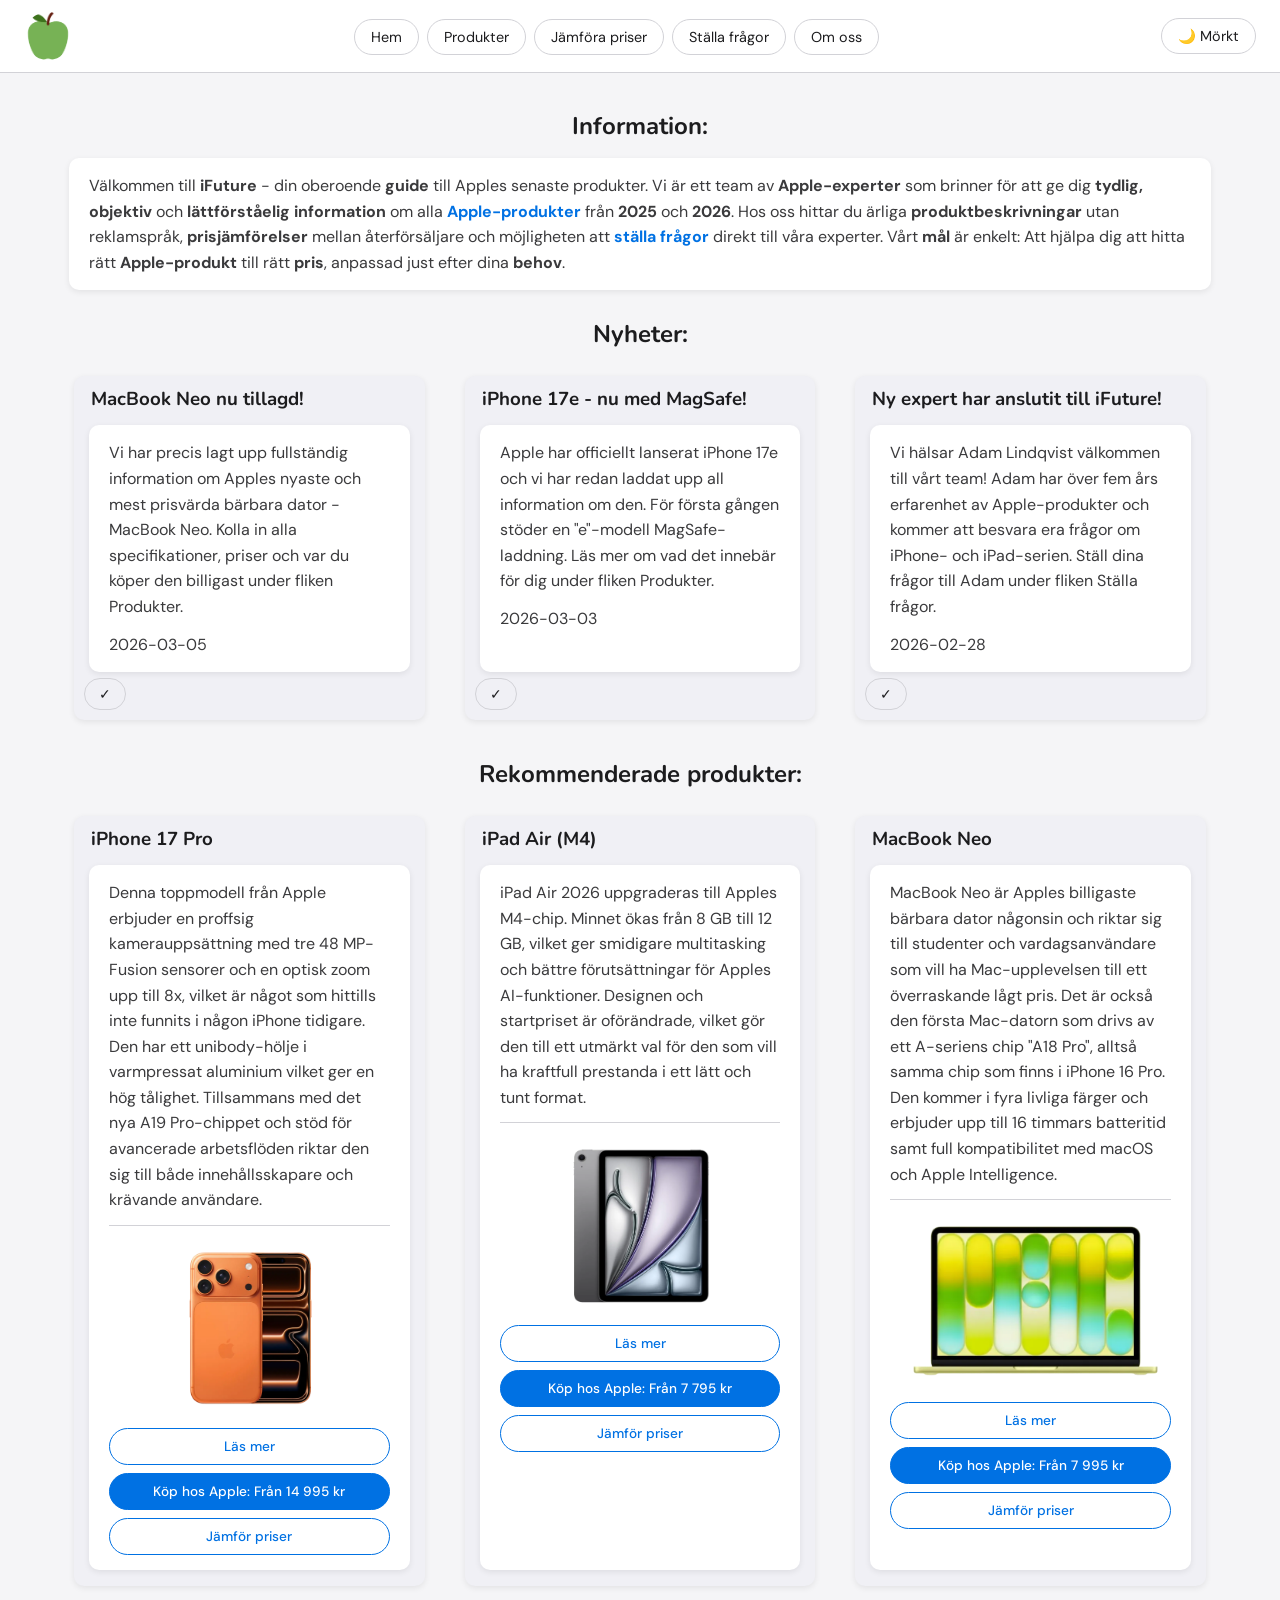
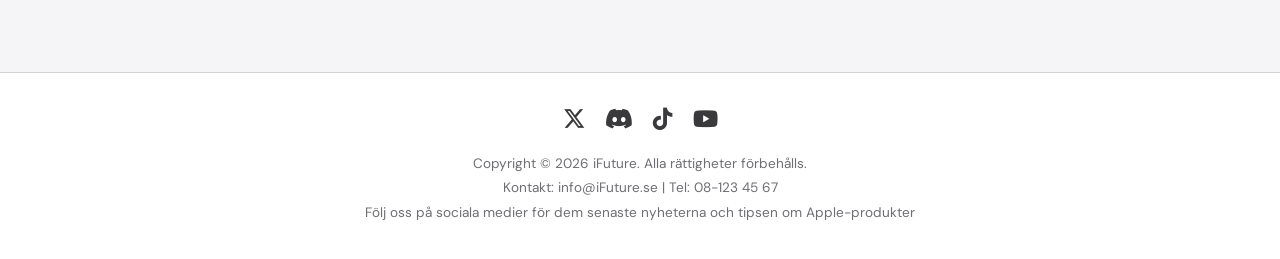
==== index.html @ fe4b855a "Add files via upload" ====
<!DOCTYPE html>
<html lang="sv">

<head>
    <!-- Dokumentets teckenkodning -->
    <meta charset="UTF-8">
    <!-- Gör sidan responsiv på olika skärmstorlekar -->
    <meta name="viewport" content="width=device-width, initial-scale=1.0">
    <!-- Titel på webbsidan som visas i webbläsarfliken -->
    <title>Hem - iFuture</title>
    <!-- Favicon: En liten ikon i webbläsarfliken -->
    <link rel="icon" type="images/x-icon" href="images/profile.png">
    <!-- Google Fonts: Inter, Roboto och Montserrat -->
    <link
        href="https://fonts.googleapis.com/css2?family=Nunito:wght@600;700&family=DM+Sans:wght@400;500;600&display=swap"
        rel="stylesheet">
    <!-- Font Awesome: Ikoner för sociala medier -->
    <link rel="stylesheet" href="https://cdnjs.cloudflare.com/ajax/libs/font-awesome/6.5.0/css/all.min.css">
    <!-- Kopplar in CSS-stilfilen -->
    <link rel="stylesheet" href="css/style.css">
</head>

<body>
    <header>
        <!-- Logotypen är klickbar och leder till startsidan -->
        <a href="index.html" class="logo">
            <img src="images/profile.png" alt="iFuture logotyp - gå till startsidan" width="225" height="225">
        </a>
        <!-- En knapp som tillåter att man kan kan ändra temat på webbsidan från mörk till ljust och tvärtom -->
        <button class="change_color" aria-label="Byt till mörk läge">
            🌙 Mörkt
        </button>
        <!-- Navigationsmeny med länkar till andra webbsidor samt en hamburgermeny för mobilskärmen -->
        <button class="hamburger" aria-label="Öppna meny" aria-expanded="false" aria-controls="nav-menu">
            <span class="hamburger-bar"></span>
            <span class="hamburger-bar"></span>
            <span class="hamburger-bar"></span>
        </button>
        <div class="nav" id="nav-menu">
            <ul>
                <li><a href="index.html" class="button">Hem</a></li>
                <li><a href="products.html" class="button">Produkter</a></li>
                <li><a href="price_matching.html" class="button">Jämföra priser</a></li>
                <li><a href="questions.html" class="button">Ställa frågor</a></li>
                <li><a href="about_us.html" class="button">Om oss</a></li>
            </ul>
        </div>
    </header>
    <main>
        <!-- INFORMATION OM iFUTURE -->
        <section class="info-section">
            <div class="title_2">
                <h2>Information:</h2>
            </div>
            <div class="fact">
                <p>Välkommen till <strong>iFuture</strong> - din oberoende <strong>guide</strong> till Apples senaste
                    produkter. Vi är ett team av <strong>Apple-experter</strong> som brinner för att ge dig
                    <strong>tydlig, objektiv</strong> och <strong>lättförståelig information</strong> om
                    alla <a href="products.html"><strong>Apple-produkter</strong></a> från <strong>2025</strong> och
                    <strong>2026</strong>. Hos oss hittar du ärliga <strong>produktbeskrivningar</strong> utan
                    reklamspråk,
                    <strong>prisjämförelser</strong> mellan
                    återförsäljare och möjligheten att <a href="questions.html"><strong>ställa frågor</strong></a>
                    direkt till våra experter. Vårt <strong>mål</strong> är enkelt: Att hjälpa dig att hitta rätt
                    <strong>Apple-produkt</strong> till rätt <strong>pris</strong>, anpassad just efter dina
                    <strong>behov</strong>.
                </p>
            </div>
        </section>

        <!-- NYHETER -->
        <section class="news-section">
            <div class="title_2">
                <h2>Nyheter:</h2>
            </div>
            <div class="products-row">

                <!-- Nyhetskort 1 -->
                <div class="product-item">
                    <div class="title_3">
                        <h3>MacBook Neo nu tillagd!</h3>
                    </div>
                    <div class="fact">
                        <p>Vi har precis lagt upp fullständig information om Apples nyaste och mest prisvärda
                            bärbara
                            dator - MacBook Neo. Kolla in alla specifikationer, priser och var du köper den
                            billigast
                            under fliken Produkter.
                        </p>
                        <p>2026-03-05</p>
                    </div>
                    <!-- Emoji-markering, funktionalitet implementeras i vecka 17 med JavaScript -->
                    <button class="btn btn-emoji" data-id="nyhet-1" aria-label="Markera nyhet som läst">✓</button>
                </div>

                <!-- Nyhetskort 2 -->
                <div class="product-item">
                    <div class="title_3">
                        <h3>iPhone 17e - nu med MagSafe!</h3>
                    </div>
                    <div class="fact">
                        <p>Apple har officiellt lanserat iPhone 17e och vi har redan laddat upp all information om
                            den. För första gången stöder en "e"-modell MagSafe-laddning. Läs mer om vad det
                            innebär för dig under fliken Produkter.
                        </p>
                        <p>2026-03-03</p>
                    </div>
                    <!-- Emoji-markering, funktionalitet implementeras i vecka 17 med JavaScript -->
                    <button class="btn btn-emoji" data-id="nyhet-2" aria-label="Markera nyhet som läst">✓</button>
                </div>

                <!-- Nyhetskort 3 -->
                <div class="product-item">
                    <div class="title_3">
                        <h3>Ny expert har anslutit till iFuture!</h3>
                    </div>
                    <div class="fact">
                        <p>Vi hälsar Adam Lindqvist välkommen till vårt team! Adam har över fem års erfarenhet av
                            Apple-produkter och kommer att besvara era frågor om iPhone- och iPad-serien. Ställ
                            dina frågor till Adam under fliken Ställa frågor.
                        </p>
                        <p>2026-02-28</p>
                    </div>
                    <!-- Emoji-markering, funktionalitet implementeras i vecka 17 med JavaScript -->
                    <button class="btn btn-emoji" data-id="nyhet-3" aria-label="Markera nyhet som läst">✓</button>
                </div>
            </div>
        </section>

        <!-- REKOMMENDERADE PRODUKTER -->
        <section class="products-section">
            <div class="title_2">
                <h2>Rekommenderade produkter:</h2>
            </div>
            <div class="products-row">

                <!-- Produktkort: iPhone 17 Pro -->
                <div class="product-item">
                    <div class="title_3">
                        <h3>iPhone 17 Pro</h3>
                    </div>
                    <div class="fact">
                        <p>Denna toppmodell från Apple erbjuder en proffsig kamerauppsättning med tre 48 MP-Fusion
                            sensorer och en optisk zoom upp till 8x, vilket är något som hittills inte funnits i
                            någon
                            iPhone tidigare. Den har ett unibody-hölje i varmpressat aluminium vilket ger en hög
                            tålighet. Tillsammans med det nya A19 Pro-chippet och stöd för avancerade arbetsflöden
                            riktar den sig till både innehållsskapare och krävande användare.
                        </p>
                        <!-- Specifikationer -->
                        <div class="product-specs" id="specs-1">
                            <p class="specs-title">Funktioner:</p>
                            <ul>
                                <li>6,3″ Super Retina XDR OLED-skärm med upplösningen 2 622 × 1 206 pixlar.</li>
                                <li>A19 Pro-chip med ångkylning och hög kontinuerlig prestanda.</li>
                                <li>Trippelkamerasystem: 48 MP huvud + ultra-vidvinkel + telefoto med upp till 8x optisk
                                    zoom.
                                </li>
                                <li>Unibody-design i varmpressat aluminium, Ceramic Shield 2-front och IP68-klassad
                                    vattentålighet.</li>
                                <li>Batteritid upp till 31 timmars videouppspelning, 50 % på ca 20 min snabbladdning.
                                </li>
                            </ul>
                        </div>
                        <!-- Bild och knappar -->
                        <div class="product-bottom">
                            <img src="images/iphone_17_pro_2025.webp" alt="iPhone 17 Pro" width="676" height="837"
                                loading="lazy">
                            <div class="product-buttons">
                                <button class="btn btn-las-mer" aria-expanded="false" data-target="specs-1">Läs
                                    mer</button>
                                <a href="https://www.apple.com/se/iphone-17-pro/" target="_blank" class="btn">Köp hos
                                    Apple: Från 14
                                    995 kr</a>
                                <a href="price_matching.html" class="btn">Jämför priser</a>
                            </div>
                        </div>
                    </div>
                </div>

                <!-- Produktkort: iPad Air (M4) -->
                <div class="product-item">
                    <div class="title_3">
                        <h3>iPad Air (M4)</h3>
                    </div>
                    <div class="fact">
                        <p>iPad Air 2026 uppgraderas till Apples M4-chip. Minnet ökas från 8 GB till 12 GB, vilket
                            ger
                            smidigare multitasking och bättre förutsättningar för Apples AI-funktioner. Designen och
                            startpriset är oförändrade, vilket gör den till ett utmärkt val för den som vill ha
                            kraftfull prestanda i ett lätt och tunt format.
                        </p>
                        <!-- Specifikationer -->
                        <div class="product-specs" id="specs-2">
                            <p class="specs-title">Funktioner:</p>
                            <ul>
                                <li>M4-chip med 8-kärnig CPU, 9-kärnig GPU och 16-kärnig Neural Engine - upp till 30 %
                                    snabbare
                                    än M3-modellen.</li>
                                <li>11″ eller 13″ Liquid Retina-skärm med True Tone och P3 wide color.</li>
                                <li>12 GB unified memory (upp från 8 GB) med 120 GB/s minnesbandbredd.</li>
                                <li>Lagring från 128 GB (upp till 1 TB), stöder Apple Pencil Pro och Magic Keyboard.
                                </li>
                                <li>Wi-Fi 7 och Bluetooth 6 via Apples N1-chip, cellulära modeller har C1X-modem.</li>
                                <li>Tunn (6,1 mm) och lätt (~462 g för 11-tums Wi-Fi-modellen).</li>
                                <li>Tillgänglig i "Space Gray", "Blue", "Purple" och "Starlight". Stöd för Apple
                                    Intelligence.</li>
                            </ul>
                        </div>
                        <!-- Bild och knappar -->
                        <div class="product-bottom">
                            <img src="images/ipad_air_m4_2026.webp" alt="iPad Air med M4-chip" width="664" height="819"
                                loading="lazy">
                            <div class="product-buttons">
                                <button class="btn btn-las-mer" aria-expanded="false" data-target="specs-2">Läs
                                    mer</button>
                                <a href="https://www.apple.com/se/ipad-air/" target="_blank" class="btn">Köp hos Apple:
                                    Från 7 795
                                    kr</a>
                                <a href="price_matching.html" class="btn">Jämför priser</a>
                            </div>
                        </div>
                    </div>
                </div>

                <!-- Produktkort: MacBook Neo -->
                <div class="product-item">
                    <div class="title_3">
                        <h3>MacBook Neo</h3>
                    </div>
                    <div class="fact">
                        <p>MacBook Neo är Apples billigaste bärbara dator någonsin och riktar sig till studenter och
                            vardagsanvändare som vill ha Mac-upplevelsen till ett överraskande lågt pris. Det är
                            också
                            den första Mac-datorn som drivs av ett A-seriens chip "A18 Pro", alltså samma chip som
                            finns
                            i iPhone 16 Pro. Den kommer i fyra livliga färger och erbjuder upp till 16 timmars
                            batteritid samt full kompatibilitet med macOS och Apple Intelligence.
                        </p>
                        <!-- Specifikationer -->
                        <div class="product-specs" id="specs-3">
                            <p class="specs-title">Funktioner:</p>
                            <ul>
                                <li>A18 Pro-chip med 6-kärnig CPU och 5-kärnig GPU samt 16-kärnig Neural Engine.</li>
                                <li>13″ Liquid Retina-skärm med 2 408 × 1 506 pixlars upplösning och 500 nits
                                    ljusstyrka.</li>
                                <li>8 GB unified memory och 256 GB lagring i basmodellen (512 GB-modell med Touch ID
                                    tillgänglig).</li>
                                <li>Upp till 16 timmars batteritid vid webbanvändning.</li>
                                <li>Hållbart aluminiumhölje i återvunnet material, tillgänglig i färgerna "Silver",
                                    "Blush",
                                    "Citrus" och "Indigo".</li>
                                <li>Två USB-C-portar (en USB 3, en USB 2) samt hörlursuttag. Wi-Fi 6E och Bluetooth 6.
                                </li>
                                <li>Fullt stöd för macOS Tahoe och Apple Intelligence.</li>
                            </ul>
                        </div>
                        <!-- Bild och knappar -->
                        <div class="product-bottom">
                            <img src="images/macbook_neo_2026.webp" alt="MacBook Neo" width="640" height="390"
                                loading="lazy">
                            <div class="product-buttons">
                                <button class="btn btn-las-mer" aria-expanded="false" data-target="specs-3">Läs
                                    mer</button>
                                <a href="https://www.apple.com/se/macbook-neo/" target="_blank" class="btn">Köp hos
                                    Apple: Från 7 995
                                    kr</a>
                                <a href="price_matching.html" class="btn">Jämför priser</a>
                            </div>
                        </div>
                    </div>
                </div>
            </div>
        </section>
    </main>
    <footer>
        <!-- Ikoner med länkar till IFutures sociala medier plattformar -->
        <div class="footer-social">
            <a href="https://x.com/?lang=sv" target="_blank" aria-label="iFuture på X"><i
                    class="fa-brands fa-x-twitter"></i></a>
            <a href="https://discord.com" target="_blank" aria-label="iFuture på Discord"><i
                    class="fa-brands fa-discord"></i></a>
            <a href="https://tiktok.com" target="_blank" aria-label="iFuture på TikTok"><i
                    class="fa-brands fa-tiktok"></i></a>
            <a href="https://youtube.com" target="_blank" aria-label="iFuture på YouTube"><i
                    class="fa-brands fa-youtube"></i></a>
        </div>
        <!-- Upphovsrättsstämpel och kontaktuppgifter -->
        <p>Copyright © 2026 iFuture. Alla rättigheter förbehålls.</p>
        <p>Kontakt: info@iFuture.se | Tel: 08-123 45 67</p>
        <p>Följ oss på sociala medier för dem senaste nyheterna och tipsen om Apple-produkter</p>
    </footer>

    <!-- Kopplar in JavaScriptet -->
    <script src="js/script.js"></script>
</body>

</html>
---- css/style.css ----
/* ============================================================
   iFuture – style.css
   Webbutveckling 1 | Vecka 12: CSS grunddesign

   TYPSNITT:
   - 'Nunito'  – displaytypsnitt för rubriker (h1–h3)
   - 'DM Sans' – brödtexttypsnitt för all övrig text

   FÄRGER (Apple.com-inspirerade):
   - #f5f5f7  Ljusgrå      – bakgrundsfärg för body och main
   - #ffffff  Vit           – kortbakgrunder, fakta-boxar och header
   - #f0f0f5  Ljusgrå      – alternativ yta för produktkort
   - #1c1c1e  Nästan svart  – primär textfärg
   - #3a3a3c  Mörkgrå       – sekundär textfärg
   - #6e6e73  Grå           – footer-text
   - #d2d2d7  Ljusgrå       – kantlinjer och avdelare
   - #0071e3  Apple-blå     – primärknapp och accentfärg
   ============================================================ */


/* ------------------------------------------------------------
   1. GRUNDSTILAR (Reset och Global)
   ------------------------------------------------------------ */

/* Nollställer alla element i alla webbläsare */
* {
    /* Tar bort standardmarginaler */
    margin: 0;
    /* Tar bort standardpadding */
    padding: 0;
    /* Gör att padding och border ingår i elementets totala bredd/höjd */
    box-sizing: border-box;
}

/* Grundstil för hela webbsidan */
body {
    /* Ljusgrå bakgrundsfärg – Apples standardbakgrund */
    background-color: #f5f5f7;
    /* Nästan svart textfärg */
    color: #1c1c1e;
    /* Brödtexttypsnitt för hela sidan */
    font-family: 'DM Sans', Arial, Helvetica, sans-serif;
}

/* Samtliga rubriker */
h1,
h2,
h3 {
    /* Displaytypsnitt för alla rubriker */
    font-family: 'Nunito', Arial, Helvetica, sans-serif;
}

/* Samtliga stycken */
p {
    /* Brödtexttypsnitt för stycken */
    font-family: 'DM Sans', Arial, Helvetica, sans-serif;
    /* Mörkgrå textfärg */
    color: #3a3a3c;
    /* Radavstånd för god läsbarhet */
    line-height: 1.6;
}

/* Listor – tar bort bullets globalt */
ul {
    /* Tar bort bullets på listor */
    list-style: none;
}

/* Samtliga bilder */
img {
    /* Bilden får aldrig vara bredare än sin behållare */
    max-width: 100%;
    /* Höjden anpassas automatiskt */
    height: auto;
    /* Tar bort oönskat mellanrum under bilder */
    display: block;
}

/* Samtliga länkar */
a {
    /* Mörkgrå textfärg på alla länkar som standard */
    color: #1c1c1e;
    /* Tar bort understrykning på länkar */
    text-decoration: none;
}


/* ------------------------------------------------------------
   2. HEADER
      En horisontell rad: logotyp till vänster,
      nav i mitten och mörkt-knapp till höger.
      Logotypen är klickbar och leder till startsidan.
      .name är dold via CSS men bevarad i HTML.
   ------------------------------------------------------------ */

/* Header-container – en horisontell rad */
header {
    /* Vit bakgrundsfärg */
    background-color: #ffffff;
    /* Subtil grå linje längst ner */
    border-bottom: 1px solid #d2d2d7;
    /* Flexbox för horisontell layout */
    display: flex;
    /* Logotyp till vänster, nav i mitten, knapp till höger */
    justify-content: space-between;
    /* Centrerar innehållet vertikalt */
    align-items: center;
    /* Inre utfyllnad runt hela headern */
    padding: 12px 24px;
}

/* Logotypen – klickbar länk till startsidan */
.logo {
    /* Tar bort länkstil */
    text-decoration: none;
    /* Flexbox för att centrera bilden vertikalt */
    display: flex;
    /* Centrerar vertikalt */
    align-items: center;
    /* Placering i flexbox där 1 innebär att logotypen kommer först */
    order: 1;
}

/* Logotypbilden */
.logo img {
    /* Fast bredd på logotypen */
    width: 48px;
    /* Fast höjd på logotypen */
    height: 48px;
    /* Gör logotypen rund */
    border-radius: 50%;
}

/* Döljer webbplatsnamnet "iFuture" – logotypen räcker */
.name {
    /* Döljer elementet helt utan att ta bort det från HTML */
    display: none;
}

/* Navigationsmeny med alla sidalänkar */
.nav {
    /* Brödtexttypsnitt */
    font-family: 'DM Sans', Arial, Helvetica, sans-serif;
    /* Placering i flexbox där navigationsmenyn kommer efter logotypen, alltså på andra platsen */
    order: 2;
}

/* Lista med navigationslänkar */
.nav ul {
    /* Flexbox för horisontell rad */
    display: flex;
    /* Radbrytning inaktiveras – alla knappar på samma rad */
    flex-wrap: nowrap;
    /* Centrerar länkarna */
    justify-content: center;
    /* Avstånd mellan länkarna */
    gap: 8px;
}

/* Enskilda navigationslänkar – Apple-stil pill-knappar */
.nav a.button {
    /* Brödtexttypsnitt */
    font-family: 'DM Sans', Arial, Helvetica, sans-serif;
    /* Textstorlek */
    font-size: 0.9rem;
    /* Mörkgrå textfärg */
    color: #1c1c1e;
    /* Genomskinlig bakgrund */
    background-color: transparent;
    /* Subtil grå kantlinje */
    border: 1px solid #d2d2d7;
    /* Pill-form */
    border-radius: 980px;
    /* Inre utfyllnad */
    padding: 8px 16px;
    /* Tar bort understrykning */
    text-decoration: none;
    /* Hindrar texten från att radbryta */
    white-space: nowrap;
}

/* Knapp för att byta mellan mörkt och ljust läge */
.change_color {
    /* Brödtexttypsnitt */
    font-family: 'DM Sans', Arial, Helvetica, sans-serif;
    /* Textstorlek */
    font-size: 0.9rem;
    /* Mörkgrå textfärg */
    color: #1c1c1e;
    /* Genomskinlig bakgrund */
    background-color: transparent;
    /* Subtil grå kantlinje */
    border: 1px solid #d2d2d7;
    /* Pill-form */
    border-radius: 980px;
    /* Inre utfyllnad */
    padding: 8px 16px;
    /* Markören ändras till en hand vid hover */
    cursor: pointer;
    /* Hindrar texten från att radbryta */
    white-space: nowrap;
    /* Flexbox-ordning där knappen placeras efter logotypen och navigationsmenyn, alltså på den tredje platsen */
    order: 3;
}


/* ------------------------------------------------------------
   3. MAIN – GEMENSAMMA SEKTIONSSTILAR
   ------------------------------------------------------------ */

/* Huvudinnehållet på alla sidor */
main {
    /* Maxbredd för innehållet */
    max-width: 1200px;
    /* Centrerar main-elementet horisontellt */
    margin: 0 auto;
    /* Inre utfyllnad runt innehållet */
    padding: 32px 24px 48px;
}

/* Sektionsrubrik (h2) */
.title_2 h2 {
    /* Displaytypsnitt */
    font-family: 'Nunito', Arial, Helvetica, sans-serif;
    /* Stor textstorlek */
    font-size: 1.5rem;
    /* Fetstil */
    font-weight: 700;
    /* Nästan svart textfärg */
    color: #1c1c1e;
    /* Centrerad rubrik */
    text-align: center;
    /* Avstånd ovanför rubriken */
    margin-top: 5px;
    /* Avstånd nedanför rubriken */
    margin-bottom: 16px;
}

/* Underrubrik för produktkategorier (h3 i .title_2) */
.title_2 h3 {
    /* Displaytypsnitt */
    font-family: 'Nunito', Arial, Helvetica, sans-serif;
    /* Textstorlek */
    font-size: 1.1rem;
    /* Halvfet stil */
    font-weight: 600;
    /* Mörkgrå textfärg */
    color: #3a3a3c;
    /* Centrerad underrubrik */
    text-align: center;
    /* Avstånd ovanför */
    margin-top: 20px;
    /* Avstånd nedanför */
    margin-bottom: 12px;
}

/* Horisontell avdelare */
.underline {
    /* En subtil grå linje */
    border-bottom: 1px solid #d2d2d7;
    /* Avstånd ovanför linjen */
    margin-top: 10px;
    /* Centrerar linjen */
    margin-left: auto;
    /* Centrerar linjen */
    margin-right: auto;
}

/* Korten i about-contact-sektionen tar lika mycket plats */
.about-contact-section .product-item {
    /* Varje kort tar lika stor del av bredden */
    flex: 1;
}

/* Länkar inuti faktaboxen */
.fact a {
    /* Tar bort standard-understrykningen från länkar */
    text-decoration: none;

    /* Sätter länkens färg till blå */
    color: #0071e3;

    /* Gör det möjligt att positionera pseudo-element relativt till länken */
    position: relative;
}

/* Skapar en animerad underline med ett pseudo-element */
.fact a::after {
    /* Krävs för att pseudo-elementet ska visas */
    content: "";

    /* Positionerar linjen i förhållande till länken */
    position: absolute;

    /* Startar från vänster kant */
    left: 0;

    /* Placerar linjen strax under texten */
    bottom: -2px;

    /* Gör linjen lika bred som texten */
    width: 100%;

    /* Bestämmer linjens tjocklek */
    height: 2px;

    /* Använder samma färg som texten */
    background-color: currentColor;

    /* Börjar med att linjen är osynlig (0 i bredd via skala) */
    transform: scaleX(0);

    /* Animerar förändringen av skalan */
    transition: transform 0.3s ease;

    /* Gör att animationen startar från vänster */
    transform-origin: left;
}

/* När användaren håller musen över länken */
.fact a:hover::after {
    /* Linjen växer till full bredd */
    transform: scaleX(1);
}

/* Tar bort understrykningsanimation från .btn-knappar inuti faktaboxar */
.fact a.btn::after {
    display: none;
}

/* Avstånd mellan stycken i faktaboxar */
.fact p+p {
    /* Avstånd ovanför varje stycke som följer efter ett annat */
    margin-top: 12px;
}

/* Länkar i faktaboxen i dark mode */
body.dark-mode .fact a {
    /* Ändrar färgen till ljusare blå för bättre kontrast */
    color: #4da3ff;
}

/* Fakta-box – informationstext på startsidan */
.fact {
    /* Brödtexttypsnitt */
    font-family: 'DM Sans', Arial, Helvetica, sans-serif;
    /* Mörkgrå textfärg */
    color: #3a3a3c;
    /* Yttre marginal */
    margin: 5px;
    /* Rundade hörn */
    border-radius: 10px;
    /* Inre utfyllnad */
    padding: 15px 20px;
    /* Vit bakgrundsfärg */
    background-color: #ffffff;
    /* En mjuk skugga */
    box-shadow: 0 2px 6px rgba(0, 0, 0, 0.08);
}

/* Rad med produktkort och nyheter via Flexbox */
.products-row {
    /* Flexbox för horisontell layout av korten */
    display: flex;
    /* Avstånd mellan korten */
    gap: 20px;
    /* Centrerar korten horisontellt */
    justify-content: center;
    /* Bryter till ny rad när utrymmet tar slut */
    flex-wrap: wrap;
    /* Jämnar ut höjden på alla kort */
    align-items: stretch;
    /* Maxbredd – tre kort à 360px + marginaler + gap = ca 1180px */
    max-width: 1180px;
    /* Centrerar raden i main */
    margin-left: auto;
    /* Centrerar raden i main */
    margin-right: auto;
}

/* Enskilt produkt- eller nyhetskort – tre per rad på desktop */
.product-item {
    /* Flexbox för vertikal layout inuti kortet */
    display: flex;
    /* Staplar innehållet i kortet vertikalt */
    flex-direction: column;
    /* Växer och krymper lika – grunden för tre per rad */
    flex: 1 1 0;
    /* Minsta bredd – under denna bryts till färre per rad */
    min-width: 280px;
    /* Maxbredd – håller korten lagom breda */
    max-width: 360px;
    /* Yttre marginal runt boxarna */
    margin: 10px;
    /* Rundade hörn */
    border-radius: 10px;
    /* Inre utfyllnad */
    padding: 10px;
    /* Ljusgrå bakgrundsfärg */
    background-color: #f0f0f5;
    /* En mjuk skugga */
    box-shadow: 0 2px 6px rgba(0, 0, 0, 0.08);
}

/* Produktkortsrubrik (h3 i .title_3) */
.title_3 h3 {
    /* Displaytypsnitt */
    font-family: 'Nunito', Arial, Helvetica, sans-serif;
    /* Indrag till vänster */
    margin-left: 7px;
    /* Avstånd nedanför rubriken */
    margin-bottom: 8px;
}

/* Fakta-box inuti produktkortet – beskrivningstext */
.product-item .fact {
    /* Tar tillgänglig höjd – fyller utrymmet i kortet */
    flex: 1;
    /* Avstånd nedanför fakta-boxen till nästa box */
    margin-bottom: 6px;
}

/* Specifikationsbox och fakta-box lika höga via flex på product-item */
.product-item .product-specs {
    /* Litet mellanrum ovanför specifikationsboxen */
    margin-top: 6px;
    /* Tar tillgänglig höjd */
    flex: 1;
}


/* ------------------------------------------------------------
   4. PRODUKTKORT – BILD OCH KNAPPAR
      Bild på egen rad, knappar staplade under.
      Allt inuti .fact-boxen så det hålls ihop.
   ------------------------------------------------------------ */

/* Nedre del av produktkortet: bild ovanför, knappar under */
.product-bottom {
    /* Flexbox för vertikal layout */
    display: flex;
    /* Bild ovanför, knappar under */
    flex-direction: column;
    /* Avstånd mellan bild och knappar */
    gap: 10px;
    /* Tunn grå linje som separerar från beskrivningstexten */
    border-top: 1px solid #d2d2d7;
    /* Avstånd ovanför linjen */
    margin-top: 12px;
    /* Inre utfyllnad ovanför linjen */
    padding-top: 12px;
}

/* Produktbild – tar full bredd inuti boxen */
.product-bottom img {
    /* Full bredd */
    width: 100%;
    /* Fast höjd */
    height: 180px;
    /* Bilden passar inuti utan att beskäras */
    object-fit: contain;
    /* Rundade hörn */
    border-radius: 8px;
    /* Vit bakgrundsfärg bakom bilden */
    background-color: #ffffff;
    /* Inre utfyllnad runt bilden */
    padding: 10px;
}

/* Container för knappar under bilden */
.product-buttons {
    /* Flexbox för vertikalt staplade knappar */
    display: flex;
    /* Staplar knapparna vertikalt */
    flex-direction: column;
    /* Avstånd mellan knapparna */
    gap: 8px;
}

/* Specifikationsbox (Funktioner:) */
.product-specs {
    /* Yttre marginal */
    margin: 5px;
    /* Rundade hörn */
    border-radius: 10px;
    /* Inre utfyllnad */
    padding: 15px 20px;
    /* Vit bakgrundsfärg */
    background-color: #ffffff;
    /* En mjuk skugga */
    box-shadow: 0 2px 6px rgba(0, 0, 0, 0.08);
}

/* Rubriken "Funktioner:" ovanför listan */
.specs-title {
    /* Brödtexttypsnitt */
    font-family: 'DM Sans', Arial, Helvetica, sans-serif;
    /* Halvfet stil */
    font-weight: 600;
    /* Nästan svart textfärg */
    color: #1c1c1e;
    /* Avstånd nedanför rubriken */
    margin-bottom: 8px;
}

/* Specifikationslistan */
.product-specs ul {
    /* Lägger tillbaka bullets */
    list-style: disc;
    /* Indrag till vänster för att bullets ska synas */
    padding-left: 20px;
}

/* Enskilda punkter i specifikationslistan */
.product-specs li {
    /* Brödtexttypsnitt */
    font-family: 'DM Sans', Arial, Helvetica, sans-serif;
    /* Liten textstorlek */
    font-size: 0.88rem;
    /* Mörkgrå textfärg */
    color: #3a3a3c;
    /* Radavstånd */
    line-height: 1.6;
    /* Avstånd nedanför varje punkt */
    margin-bottom: 3px;
}


/* ------------------------------------------------------------
   5. KNAPPAR – APPLE-STIL
      Pill-form, sekundärknapp (outline) och
      primärknapp (fylld blå för Köp hos Apple).
   ------------------------------------------------------------ */

/* Gemensam bas för alla knappar med klassen .btn */
.btn {
    /* Brödtexttypsnitt */
    font-family: 'DM Sans', Arial, Helvetica, sans-serif;
    /* Textstorlek */
    font-size: 0.85rem;
    /* Halvfet stil */
    font-weight: 500;
    /* Inre utfyllnad */
    padding: 9px 16px;
    /* Pill-form */
    border-radius: 980px;
    /* Tar bort understrykning */
    text-decoration: none;
    /* Gör länken till ett block */
    display: block;
    /* Centrerad text */
    text-align: center;
    /* Hindrar texten från att radbryta */
    white-space: nowrap;
    /* Sekundärknapp: outline-stil */
    background-color: transparent;
    /* Apple-blå textfärg */
    color: #0071e3;
    /* Apple-blå kantlinje */
    border: 1px solid #0071e3;
}

/* Primärknapp – "Köp hos Apple" identifieras via target="_blank" */
.btn[target="_blank"] {
    /* Fylld Apple-blå bakgrundsfärg */
    background-color: #0071e3;
    /* Vit textfärg */
    color: #ffffff;
    /* Kantlinje matchar bakgrundsfärgen */
    border: 1px solid #0071e3;
}

/* Emoji-markeringsknapp på nyhetskortet */
.btn-emoji {
    /* Placeras i vänsterkanten av kortet */
    align-self: flex-start;
    /* Brödtexttypsnitt */
    font-family: 'DM Sans', Arial, Helvetica, sans-serif;
    /* Genomskinlig bakgrund */
    background-color: transparent;
    /* Mörkgrå textfärg */
    color: #1c1c1e;
    /* Subtil grå kantlinje */
    border: 1px solid #d2d2d7;
    /* Pill-form */
    border-radius: 980px;
    /* Inre utfyllnad */
    padding: 6px 14px;
    /* Textstorlek */
    font-size: 0.9rem;
    /* Markören ändras till en hand */
    cursor: pointer;
}


/* ------------------------------------------------------------
   6. index.html – STARTSIDAN
   ------------------------------------------------------------ */

/* Informationssektionen */
.info-section {
    /* Avstånd nedanför sektionen */
    margin-bottom: 28px;
}

/* Nyhetssektionen */
.news-section {
    /* Avstånd nedanför sektionen */
    margin-bottom: 28px;
}

/* Rekommenderade produkter-sektionen */
.products-section {
    /* Avstånd nedanför sektionen */
    margin-bottom: 28px;
}


/* ------------------------------------------------------------
   7. products.html – PRODUKTSIDAN
   ------------------------------------------------------------ */

/* Container för sökfältet */
.search-section {
    /* Centrerar sökfältet */
    text-align: center;
    /* Avstånd nedanför sökfältet */
    margin-bottom: 24px;
}

/* Sökfältet */
.search-input {
    /* Brödtexttypsnitt */
    font-family: 'DM Sans', Arial, Helvetica, sans-serif;
    /* Textstorlek */
    font-size: 0.95rem;
    /* Nästan svart textfärg */
    color: #1c1c1e;
    /* Vit bakgrundsfärg */
    background-color: #ffffff;
    /* Subtil grå kantlinje */
    border: 1px solid #d2d2d7;
    /* Pill-form */
    border-radius: 999px;
    /* Inre utfyllnad */
    padding: 10px 20px;
    /* Full bredd upp till maxbredden */
    width: 100%;
    /* Maxbredd */
    max-width: 600px;
    /* En mjuk skugga */
    box-shadow: 0 2px 4px rgba(0, 0, 0, 0.06);
}


/* ------------------------------------------------------------
   8. price_matching.html – JÄMFÖRA PRISER-SIDAN
      Innehåll implementeras i vecka 17 med JavaScript.
   ------------------------------------------------------------ */

/* Container för sektionen */
.price_matching-section {
    /* Avstånd nedanför sektionen */
    margin-bottom: 28px;
}

/* ============================================================
   TILLÄGG TILL style.css – Sektion 8: price_matching.html
   Klistra in detta block under den befintliga kommentaren
   "8. price_matching.html – JÄMFÖRA PRISER-SIDAN"
   ============================================================ */


/* ------------------------------------------------------------
   8. price_matching.html – JÄMFÖRA PRISER-SIDAN
   ------------------------------------------------------------ */

/* Container för sektionen */
.price_matching-section {
    /* Avstånd nedanför sektionen */
    margin-bottom: 28px;
}

/* Beskrivningstext ovanför sökfältet */
.pm-description {
    /* Maxbredd för läsbarhet */
    max-width: 700px;
    /* Centrerar texten horisontellt */
    margin-left: auto;
    margin-right: auto;
    /* Avstånd nedanför */
    margin-bottom: 28px;
    /* Centrerar texten */
    text-align: center;
}

/* Sökfält-sektionen för prisjämförelsewebbsidan */
.pm-search-section {
    /* Avstånd nedanför sökfältet */
    margin-bottom: 32px;
    /* Centrerar innehållet */
    text-align: center;
    /* Positionering för dropdown */
    position: relative;
}

/* Wrapper för sökfält + sökknapp */
.pm-search-wrapper {
    /* Flexbox för horisontell layout */
    display: inline-flex;
    /* Centrerar innehållet vertikalt */
    align-items: center;
    /* Maxbredd */
    max-width: 640px;
    /* Full bredd upp till maxbredden */
    width: 100%;
    /* En mjuk skugga */
    box-shadow: 0 2px 8px rgba(0, 0, 0, 0.08);
    /* Pill-form runt hela wrappern */
    border-radius: 980px;
    /* Vit bakgrundsfärg */
    background-color: #ffffff;
    /* Subtil grå kantlinje */
    border: 1px solid #d2d2d7;
    /* Animerar kantlinje vid fokus */
    transition: border-color 0.2s, box-shadow 0.2s;
}

/* Fokusring när sökfältet är aktivt */
.pm-search-wrapper:focus-within {
    /* Apple-blå kantlinje vid fokus */
    border-color: #0071e3;
    /* Blå glöd vid fokus */
    box-shadow: 0 0 0 3px rgba(0, 113, 227, 0.2);
}

/* Sökfältet inuti wrappern */
.pm-search-input {
    /* Tar upp allt tillgängligt utrymme */
    flex: 1;
    /* Tar bort kantlinjen – wrappern har kantlinjen */
    border: none;
    /* Genomskinlig bakgrund */
    background-color: transparent;
    /* Inre utfyllnad */
    padding: 12px 20px;
    /* Brödtexttypsnitt */
    font-family: 'DM Sans', Arial, Helvetica, sans-serif;
    /* Textstorlek */
    font-size: 0.95rem;
    /* Nästan svart textfärg */
    color: #1c1c1e;
    /* Tar bort fokusring – wrappern hanterar det */
    outline: none;
    /* Pill-form på vänster sida */
    border-radius: 980px 0 0 980px;
}

/* Sökknappen inuti wrappern */
.pm-search-btn {
    /* Brödtexttypsnitt */
    font-family: 'DM Sans', Arial, Helvetica, sans-serif;
    /* Textstorlek */
    font-size: 0.9rem;
    /* Halvfet stil */
    font-weight: 600;
    /* Vit textfärg */
    color: #ffffff;
    /* Apple-blå bakgrundsfärg */
    background-color: #0071e3;
    /* Tar bort standardkantlinjen på knappar */
    border: none;
    /* Pill-form på höger sida */
    border-radius: 0 980px 980px 0;
    /* Inre utfyllnad */
    padding: 12px 20px;
    /* Markören ändras till en hand */
    cursor: pointer;
    /* Hindrar texten från att radbryta */
    white-space: nowrap;
    /* Animerar bakgrundsfärgen */
    transition: background-color 0.2s;
    /* Avstånd mellan ikon och text */
    gap: 6px;
    /* Flexbox för ikon + text */
    display: flex;
    align-items: center;
    /* Hindrar knappen från att krympas ihop av sökfältet */
    flex-shrink: 0;
}

/* Sökknappen vid hover */
.pm-search-btn:hover {
    /* Mörkare blå vid hover */
    background-color: #005cbf;
}

/* Autocomplete-dropdown */
.pm-suggestions {
    /* Positioneras under sökfältet */
    position: absolute;
    /* Placeras direkt under sökfältet */
    top: calc(100% + 6px);
    /* Centreras horisontellt */
    left: 50%;
    transform: translateX(-50%);
    /* Samma bredd som sökfältet */
    width: 100%;
    /* Maxbredd */
    max-width: 640px;
    /* Vit bakgrundsfärg */
    background-color: #ffffff;
    /* Subtil grå kantlinje */
    border: 1px solid #d2d2d7;
    /* Rundade hörn */
    border-radius: 12px;
    /* En mjuk skugga */
    box-shadow: 0 4px 16px rgba(0, 0, 0, 0.12);
    /* Tar bort bullets */
    list-style: none;
    /* Inre utfyllnad */
    padding: 6px 0;
    /* Placeras ovanpå annat innehåll */
    z-index: 100;
    /* Maxhöjd för scrollbarhet */
    max-height: 280px;
    /* Scrollning om listan är lång */
    overflow-y: auto;
    /* Tar bort standardmarginalen på listor */
    margin: 0;
}

/* Enskilda autocomplete-förslag */
.pm-suggestions li {
    /* Inre utfyllnad */
    padding: 10px 16px;
    /* Brödtexttypsnitt */
    font-family: 'DM Sans', Arial, Helvetica, sans-serif;
    /* Textstorlek */
    font-size: 0.95rem;
    /* Mörkgrå textfärg */
    color: #1c1c1e;
    /* Markören ändras till en hand */
    cursor: pointer;
    /* Animerar bakgrundsfärgen */
    transition: background-color 0.15s;
    /* Texten vänsterjusterad */
    text-align: left;
}

/* Förslag vid hover eller tangentbordsnavigering */
.pm-suggestions li:hover,
.pm-suggestion--active {
    /* Ljusblå bakgrundsfärg */
    background-color: #e8f0fd;
    /* Apple-blå textfärg */
    color: #0071e3;
}


/* ------------------------------------------------------------
   LADDNINGSINDIKATOR
   ------------------------------------------------------------ */

/* Laddningsindikatorns container */
.pm-loading {
    /* Centrerar innehållet */
    text-align: center;
    /* Avstånd ovanför */
    margin-top: 24px;
    /* Flexbox för vertikal layout */
    display: flex;
    /* Staplar spinner och text vertikalt */
    flex-direction: column;
    /* Centrerar innehållet */
    align-items: center;
    /* Avstånd mellan spinner och text */
    gap: 12px;
}

/* Döljer laddningsindikatorn när hidden-attributet är satt.
   Behövs eftersom display: flex annars åsidosätter hidden. */
.pm-loading[hidden] {
    display: none;
}

/* Laddningstext */
.pm-loading p {
    /* Mörkgrå textfärg */
    color: #6e6e73;
    /* Textstorlek */
    font-size: 0.95rem;
}

/* Snurrande spinner */
.pm-spinner {
    /* Bredd */
    width: 36px;
    /* Höjd */
    height: 36px;
    /* Rund form */
    border-radius: 50%;
    /* Ljusgrå cirkel med Apple-blå segment */
    border: 3px solid #d2d2d7;
    border-top-color: #0071e3;
    /* Spinner-animation */
    animation: pm-spin 0.8s linear infinite;
    /* Gör det till ett blockelement */
    display: block;
}

/* Nyckelbilder för spinner-animationen */
@keyframes pm-spin {
    to {
        transform: rotate(360deg);
    }
}


/* ------------------------------------------------------------
   FELMEDDELANDE
   ------------------------------------------------------------ */

/* Felmeddelande-container */
.pm-error {
    /* Avstånd ovanför */
    margin-top: 24px;
    /* Maxbredd */
    max-width: 640px;
    /* Centreras horisontellt */
    margin-left: auto;
    margin-right: auto;
    /* Ljusröd bakgrundsfärg */
    background-color: #fff5f5;
    /* Röd kantlinje */
    border: 1px solid #fc8181;
    /* Rundade hörn */
    border-radius: 12px;
    /* Inre utfyllnad */
    padding: 16px 20px;
    /* Centrerar texten */
    text-align: center;
}

/* Felmeddelande-texten */
.pm-error p {
    /* Röd textfärg */
    color: #c53030;
    /* Textstorlek */
    font-size: 0.95rem;
}


/* ------------------------------------------------------------
   RESULTATSEKTIONEN – RUBRIK OCH META
   ------------------------------------------------------------ */

/* Resultat-container */
#pm-result-content {
    /* Avstånd ovanför */
    margin-top: 16px;
}

/* Rubrik och metainfo-container */
.pm-result-header {
    /* Centrerad text */
    text-align: center;
    /* Avstånd nedanför */
    margin-bottom: 20px;
}

/* Produktrubrik i resultatsektion */
.pm-result-header h3 {
    /* Displaytypsnitt */
    font-family: 'Nunito', Arial, Helvetica, sans-serif;
    /* Textstorlek */
    font-size: 1.4rem;
    /* Fetstil */
    font-weight: 700;
    /* Nästan svart textfärg */
    color: #1c1c1e;
    /* Avstånd nedanför */
    margin-bottom: 4px;
}

/* Metainformation under produktrubriken */
.pm-result-meta {
    /* Grå textfärg */
    color: #6e6e73;
    /* Liten textstorlek */
    font-size: 0.88rem;
}


/* ------------------------------------------------------------
   PRISTABELL
   ------------------------------------------------------------ */

/* Wrapper för att möjliggöra horisontell scroll på liten skärm */
.pm-table-wrapper {
    /* Horisontell scroll om tabellen är för bred */
    overflow-x: auto;
    /* Mjuka rundade hörn */
    border-radius: 12px;
    /* En mjuk skugga */
    box-shadow: 0 2px 8px rgba(0, 0, 0, 0.08);
}

/* Pristabell */
.pm-table {
    /* Full bredd */
    width: 100%;
    /* Tar bort dubbelkantlinjer */
    border-collapse: collapse;
    /* Brödtexttypsnitt */
    font-family: 'DM Sans', Arial, Helvetica, sans-serif;
    /* Textstorlek */
    font-size: 0.92rem;
    /* Vit bakgrundsfärg */
    background-color: #ffffff;
    /* Mjuka rundade hörn */
    border-radius: 12px;
    /* Döljer hörnen på thead */
    overflow: hidden;
}

/* Tabellhuvud */
.pm-table thead tr {
    /* Apple-blå bakgrundsfärg */
    background-color: #0071e3;
}

/* Tabellhuvud-celler */
.pm-table thead th {
    /* Inre utfyllnad */
    padding: 12px 16px;
    /* Vit textfärg */
    color: #ffffff;
    /* Halvfet stil */
    font-weight: 600;
    /* Vänsterjusterad text */
    text-align: left;
    /* Displaytypsnitt */
    font-family: 'Nunito', Arial, Helvetica, sans-serif;
    /* Textstorlek */
    font-size: 0.9rem;
}

/* Tabellceller */
.pm-table tbody td {
    /* Inre utfyllnad */
    padding: 12px 16px;
    /* Subtil grå avdelare */
    border-bottom: 1px solid #f0f0f5;
    /* Mörkgrå textfärg */
    color: #3a3a3c;
    /* Centrerar innehållet vertikalt */
    vertical-align: middle;
}

/* Sista raden har ingen avdelare */
.pm-table tbody tr:last-child td {
    /* Tar bort kantlinjen på sista raden */
    border-bottom: none;
}

/* Varannan rad med alternativ bakgrundsfärg */
.pm-table tbody tr:nth-child(even) {
    /* Ljusgrå bakgrundsfärg */
    background-color: #f9f9fb;
}

/* Hover-effekt på tabellrader */
.pm-table tbody tr:hover {
    /* Ljusblå bakgrundsfärg vid hover */
    background-color: #e8f0fd;
    /* Smidig övergång */
    transition: background-color 0.15s;
}

/* Billigaste raden – framhävd med guld-bakgrund */
.pm-row--cheapest {
    /* Ljusgul bakgrundsfärg */
    background-color: #fffbeb !important;
}

/* Billigaste raden vid hover */
.pm-row--cheapest:hover {
    /* Något mörkare gul vid hover */
    background-color: #fef3c7 !important;
}

/* Rank-cell */
.pm-rank {
    /* Textstorlek för medaljemoji */
    font-size: 1.1rem;
    /* Centrerar emojin */
    display: inline-block;
}

/* Butiksnamn */
.pm-store-name {
    /* Halvfet stil */
    font-weight: 600;
    /* Nästan svart textfärg */
    color: #1c1c1e;
}

/* Priset i tabellen */
.pm-price {
    /* Halvfet stil */
    font-weight: 600;
    /* Nästan svart textfärg */
    color: #1c1c1e;
    /* Hindrar texten från att radbryta */
    white-space: nowrap;
}

/* Länkknapp till butiken */
.pm-store-link {
    /* Tar bort block-displayen – tabellcellen hanterar layouten */
    display: inline-flex;
    /* Centrerar ikon och text */
    align-items: center;
    /* Avstånd mellan text och ikon */
    gap: 6px;
    /* Hindrar texten från att radbryta */
    white-space: nowrap;
    /* Mindre textstorlek */
    font-size: 0.85rem;
}


/* ------------------------------------------------------------
   LAGERSTATUS-BADGE
   ------------------------------------------------------------ */

/* Gemensam bas för lagerstatus-badge */
.pm-badge {
    /* Inline-block för att se ut som en bricka */
    display: inline-block;
    /* Inre utfyllnad */
    padding: 3px 10px;
    /* Pill-form */
    border-radius: 980px;
    /* Liten textstorlek */
    font-size: 0.8rem;
    /* Halvfet stil */
    font-weight: 600;
    /* Hindrar texten från att radbryta */
    white-space: nowrap;
}

/* Grön badge: i lager */
.pm-badge--in-stock {
    /* Ljusgrön bakgrundsfärg */
    background-color: #f0fff4;
    /* Grön textfärg */
    color: #276749;
    /* Grön kantlinje */
    border: 1px solid #9ae6b4;
}

/* Röd badge: ej i lager */
.pm-badge--out-of-stock {
    /* Ljusröd bakgrundsfärg */
    background-color: #fff5f5;
    /* Röd textfärg */
    color: #c53030;
    /* Röd kantlinje */
    border: 1px solid #fc8181;
}


/* ------------------------------------------------------------
   ANSVARSFRISKRIVNING UNDER TABELLEN
   ------------------------------------------------------------ */

/* Ansvarsfriskrivning */
.pm-disclaimer {
    /* Grå textfärg */
    color: #6e6e73;
    /* Liten textstorlek */
    font-size: 0.82rem;
    /* Centrerad text */
    text-align: center;
    /* Avstånd ovanför */
    margin-top: 16px;
}


/* ------------------------------------------------------------
   HJÄLPKLASS: visuellt dold men läsbar av skärmläsare
   ------------------------------------------------------------ */

/* Döljer text visuellt men behåller den för skärmläsare */
.sr-only {
    /* Tar bort elementet från det visuella flödet */
    position: absolute;
    /* Gör elementet 1px brett */
    width: 1px;
    /* Gör elementet 1px högt */
    height: 1px;
    /* Tar bort eventuell padding */
    padding: 0;
    /* Tar bort eventuell marginal */
    margin: -1px;
    /* Döljer innehåll som flödar utanför */
    overflow: hidden;
    /* Beskär innehållet */
    clip: rect(0, 0, 0, 0);
    /* Förhindrar radbrytning */
    white-space: nowrap;
    /* Tar bort elementet ur layoutflödet */
    border-width: 0;
}


/* ------------------------------------------------------------
   DARK MODE – prisjämförelsewebbsidan
   ------------------------------------------------------------ */

/* Sökfält-wrapper i mörkt läge */
body.dark-mode .pm-search-wrapper {
    /* Mörk bakgrundsfärg */
    background-color: #2c2c2e;
    /* Mörkgrå kantlinje */
    border-color: #3a3a3c;
}

/* Sökfält i mörkt läge */
body.dark-mode .pm-search-input {
    /* Vit textfärg */
    color: #f5f5f7;
}

/* Placeholder-text i mörkt läge */
body.dark-mode .pm-search-input::placeholder {
    /* Grå placeholder-text */
    color: #6e6e73;
}

/* Autocomplete-dropdown i mörkt läge */
body.dark-mode .pm-suggestions {
    /* Mörk bakgrundsfärg */
    background-color: #2c2c2e;
    /* Mörkgrå kantlinje */
    border-color: #3a3a3c;
}

/* Autocomplete-förslag i mörkt läge */
body.dark-mode .pm-suggestions li {
    /* Ljus textfärg */
    color: #f5f5f7;
}

/* Hover/aktivt förslag i mörkt läge */
body.dark-mode .pm-suggestions li:hover,
body.dark-mode .pm-suggestion--active {
    /* Mörkblå bakgrundsfärg */
    background-color: #1c3a5e;
    /* Ljusblå textfärg */
    color: #4da3ff;
}

/* Pristabell i mörkt läge */
body.dark-mode .pm-table {
    /* Mörk bakgrundsfärg */
    background-color: #2c2c2e;
}

/* Tabellceller i mörkt läge */
body.dark-mode .pm-table tbody td {
    /* Mörkgrå avdelare */
    border-bottom-color: #3a3a3c;
    /* Ljus textfärg */
    color: #f5f5f7;
}

/* Varannan rad i mörkt läge */
body.dark-mode .pm-table tbody tr:nth-child(even) {
    /* Något mörkare bakgrundsfärg */
    background-color: #1c1c1e;
}

/* Hover-effekt i mörkt läge */
body.dark-mode .pm-table tbody tr:hover {
    /* Mörkblå bakgrundsfärg */
    background-color: #1c3a5e;
}

/* Billigaste raden i mörkt läge */
body.dark-mode .pm-row--cheapest {
    /* Mörkgul bakgrundsfärg */
    background-color: #2d2600 !important;
}

/* Butiksnamn i mörkt läge */
body.dark-mode .pm-store-name {
    /* Ljus textfärg */
    color: #f5f5f7;
}

/* Pris i mörkt läge */
body.dark-mode .pm-price {
    /* Ljus textfärg */
    color: #f5f5f7;
}

/* Produktrubrik i mörkt läge */
body.dark-mode .pm-result-header h3 {
    /* Ljus textfärg */
    color: #f5f5f7;
}

/* Felmeddelande i mörkt läge */
body.dark-mode .pm-error {
    /* Mörkröd bakgrundsfärg */
    background-color: #2d1515;
    /* Mörkröd kantlinje */
    border-color: #c53030;
}

/* Felmeddelande-text i mörkt läge */
body.dark-mode .pm-error p {
    /* Ljus röd textfärg */
    color: #fc8181;
}

/* ------------------------------------------------------------
   9. questions.html – STÄLLA FRÅGOR-SIDAN
      Formuläret byggs och stilas i vecka 16.
   ------------------------------------------------------------ */

/* Huvudrubrik ovanför formuläret */
.title-2 {
    /* Centrerar rubriktexten */
    text-align: center;
    /* Avstånd nedanför rubriken */
    margin-bottom: 1.5rem;
}

/* Centrerar formuläret och begränsar bredden */
.form-wrapper {
    /* Anger en maximal bredd så formuläret inte blir för brett på stora skärmar */
    max-width: 740px;
    /* Centrerar formuläret automatiskt horisontellt, med avstånd nedtill */
    margin: 0 auto 3rem auto;
    /* Ger luft på sidorna så formuläret inte trycks mot kanten */
    padding: 0 1rem;
}

/* Yttre ruta som håller ihop hela formuläret */
.form-outer-box {
    /* Subtil grå kantlinje runt hela formulärboxen */
    border: 2px solid #d2d2d7;
    /* Rundade hörn på den yttre rutan */
    border-radius: 16px;
    /* Inre utfyllnad runt innehållet */
    padding: 2rem;
    /* Ljusgrå bakgrundsfärg på den yttre rutan */
    background-color: #f9f9f9;
    /* En svag skugga under rutan för djupkänsla */
    box-shadow: 0 2px 12px rgba(0, 0, 0, 0.06);
}

/* Staplar de tre sektionerna vertikalt med mellanrum */
.question-form {
    /* Flexbox för vertikal layout */
    display: flex;
    /* Staplar sektionerna ovanpå varandra */
    flex-direction: column;
    /* Avstånd mellan varje sektion */
    gap: 2rem;
}

/* Varje inre sektion i formuläret */
.form-fieldset {
    /* Subtil grå kantlinje runt varje sektion */
    border: 2px solid #d2d2d7;
    /* Rundade hörn på varje sektion */
    border-radius: 12px;
    /* Inre utfyllnad runt sektionens innehåll */
    padding: 1.5rem 1.5rem 1rem 1.5rem;
    /* Flexbox för vertikal layout */
    display: flex;
    /* Staplar fälten ovanpå varandra */
    flex-direction: column;
    /* Avstånd mellan varje fält */
    gap: 1.25rem;
}

/* Rubrik på varje sektion */
.form-fieldset>legend {
    /* Displaytypsnitt för rubriken */
    font-family: 'Nunito', Arial, Helvetica, sans-serif;
    /* Fetstil */
    font-weight: 700;
    /* Textstorlek */
    font-size: 1.1rem;
    /* Inre utfyllnad på sidorna så texten inte trycks mot kantlinjen */
    padding: 0 0.5rem;
    /* Nästan svart textfärg */
    color: #1c1c1e;
}

/* Kön-sektionen inuti ett fält – tar bort dubbel kantlinje */
.radio-fieldset {
    /* Tar bort standardkantlinjen på fieldset */
    border: none;
    /* Tar bort standardpadding på fieldset */
    padding: 0;
    /* Tar bort standardmarginal på fieldset */
    margin: 0;
}

/* Rubrik på kön-sektionen */
.radio-fieldset>legend {
    /* Brödtexttypsnitt */
    font-family: 'DM Sans', Arial, Helvetica, sans-serif;
    /* Halvfet stil */
    font-weight: 600;
    /* Textstorlek */
    font-size: 0.95rem;
    /* Mörkgrå textfärg */
    color: #3a3a3c;
    /* Avstånd nedanför rubriken */
    margin-bottom: 0.5rem;
    /* Tar bort standardpadding */
    padding: 0;
}

/* En rad med label och fält */
.form-group {
    /* Flexbox för vertikal layout */
    display: flex;
    /* Staplar label och fält ovanpå varandra */
    flex-direction: column;
    /* Avstånd mellan label och fält */
    gap: 0.4rem;
}

/* Lägger förnamn/efternamn och e-post/telefon bredvid varandra */
.form-row {
    /* Använder flexbox för att placera fälten i rad */
    display: flex;
    /* Lika stort mellanrum mellan kolumnerna */
    gap: 1.5rem;
}

/* Varje fältgrupp i en rad tar lika mycket plats */
.form-row .form-group {
    /* Båda kolumnerna växer lika mycket */
    flex: 1;
}

/* Labeltext ovanför varje fält */
.form-group>label {
    /* Brödtexttypsnitt */
    font-family: 'DM Sans', Arial, Helvetica, sans-serif;
    /* Halvfet stil */
    font-weight: 600;
    /* Textstorlek */
    font-size: 0.95rem;
    /* Mörkgrå textfärg */
    color: #3a3a3c;
}

/* Röd asterisk för obligatoriska fält */
.required-star {
    /* Röd färg på asterisken */
    color: #e53e3e;
    /* Lite avstånd till vänster om asterisken */
    margin-left: 2px;
}

/* Alla textfält, e-postfält, telefonfält, dropdown och textarea */
.question-form input[type="text"],
.question-form input[type="email"],
.question-form input[type="tel"],
.question-form select,
.question-form textarea {
    /* Brödtexttypsnitt */
    font-family: 'DM Sans', Arial, Helvetica, sans-serif;
    /* Textstorlek */
    font-size: 1rem;
    /* Inre utfyllnad i fälten */
    padding: 0.65rem 0.9rem;
    /* Subtil grå kantlinje */
    border: 2px solid #d2d2d7;
    /* Rundade hörn */
    border-radius: 8px;
    /* Vit bakgrundsfärg */
    background-color: #ffffff;
    /* Mörkgrå textfärg */
    color: #1c1c1e;
    /* Animerar kantlinje och skugga vid fokus */
    transition: border-color 0.2s, box-shadow 0.2s;
    /* Tar full bredd av sin behållare */
    width: 100%;
    /* Gör att padding och border ingår i bredden */
    box-sizing: border-box;
}

/* Fokusring när användaren navigerar med tangentbordet */
.question-form input[type="text"]:focus,
.question-form input[type="email"]:focus,
.question-form input[type="tel"]:focus,
.question-form select:focus,
.question-form textarea:focus {
    /* Tar bort webbläsarens standardfokusring */
    outline: none;
    /* Apple-blå kantlinje vid fokus */
    border-color: #0071e3;
    /* Blå glöd runt fältet vid fokus */
    box-shadow: 0 0 0 3px rgba(0, 113, 227, 0.25);
}

/* Röd kantlinje när ett fält är ogiltigt och berört */
.question-form input:invalid:not(:placeholder-shown),
.question-form select:invalid:focus,
.question-form textarea:invalid:not(:placeholder-shown) {
    /* Röd kantlinje för ogiltigt fält */
    border-color: #e53e3e;
}

/* Grön kantlinje när ett fält är giltigt och ifyllt */
.question-form input:valid:not(:placeholder-shown),
.question-form textarea:valid:not(:placeholder-shown) {
    /* Grön kantlinje för giltigt fält */
    border-color: #38a169;
}

/* Textarea för fritext */
.question-form textarea {
    /* Tillåter endast vertikal storleksändring */
    resize: vertical;
    /* Minsta höjd på textarea */
    min-height: 140px;
}

/* Radioknapparna staplas vertikalt */
.radio-group {
    /* Flexbox för vertikal layout */
    display: flex;
    /* Staplar radioknapparna ovanpå varandra */
    flex-direction: column;
    /* Avstånd mellan radioknapparna */
    gap: 0.5rem;
}

/* En enskild radioknapp med tillhörande text */
.radio-label {
    /* Flexbox för horisontell layout */
    display: flex;
    /* Centrerar radioknappen och texten vertikalt */
    align-items: center;
    /* Avstånd mellan radioknappen och texten */
    gap: 0.5rem;
    /* Brödtexttypsnitt */
    font-family: 'DM Sans', Arial, Helvetica, sans-serif;
    /* Textstorlek */
    font-size: 0.95rem;
    /* Mörkgrå textfärg */
    color: #3a3a3c;
    /* Markören ändras till en hand vid hover */
    cursor: pointer;
}

/* Fokusring på radioknapp vid tangentbordsnavigering */
.radio-label input[type="radio"]:focus-visible {
    /* Blå fokusring */
    outline: 3px solid #0071e3;
    /* Avstånd mellan knappen och fokusringen */
    outline-offset: 2px;
}

/* Liten ledtext under ett fält */
.form-hint {
    /* Liten textstorlek */
    font-size: 0.82rem;
    /* Grå textfärg */
    color: #6e6e73;
    /* Brödtexttypsnitt */
    font-family: 'DM Sans', Arial, Helvetica, sans-serif;
}

/* Felmeddelande under ett fält */
.form-error {
    /* Liten textstorlek */
    font-size: 0.85rem;
    /* Röd textfärg */
    color: #e53e3e;
    /* Brödtexttypsnitt */
    font-family: 'DM Sans', Arial, Helvetica, sans-serif;
    /* Reserverar utrymme så layouten inte hoppar när text visas */
    min-height: 1.1em;
}

/* Förklaring för obligatoriska fält längst ner */
.required-note {
    /* Brödtexttypsnitt */
    font-family: 'DM Sans', Arial, Helvetica, sans-serif;
    /* Liten textstorlek */
    font-size: 0.88rem;
    /* Grå textfärg */
    color: #6e6e73;
    /* Tar bort standardmarginal */
    margin: 0;
}

/* Villkorstext i formuläret */
.terms-text {
    /* Lite mindre textstorlek än brödtexten */
    font-size: 0.9rem;
    /* Grå textfärg för att inte ta för mycket fokus */
    color: #555;
    /* Avstånd nedanför texten */
    margin-bottom: 0.5rem;
    /* Radavstånd för bättre läsbarhet */
    line-height: 1.5;
}

/* Rad med skicka- och nollställ-knappar */
.form-buttons {
    /* Flexbox för horisontell layout */
    display: flex;
    /* Avstånd mellan knapparna */
    gap: 1rem;
    /* Tillåter radbrytning om skärmen är smal */
    flex-wrap: wrap;
}

/* Fokusring på villkorscheckboxen vid tangentbordsnavigering */
.radio-label input[type="checkbox"]:focus-visible {
    /* Blå fokusring */
    outline: 3px solid #0071e3;
    /* Avstånd mellan checkboxen och fokusringen */
    outline-offset: 2px;
}

/* Skicka-knapp */
.btn-submit {
    /* Apple-blå bakgrundsfärg */
    background-color: #0071e3;
    /* Vit textfärg */
    color: #ffffff;
    /* Displaytypsnitt */
    font-family: 'Nunito', Arial, Helvetica, sans-serif;
    /* Fetstil */
    font-weight: 700;
    /* Textstorlek */
    font-size: 1rem;
    /* Inre utfyllnad */
    padding: 0.7rem 1.8rem;
    /* Tar bort standardkantlinje */
    border: none;
    /* Rundade hörn */
    border-radius: 8px;
    /* Markören ändras till en hand vid hover */
    cursor: pointer;
    /* Animerar bakgrundsfärg och skalning */
    transition: background-color 0.2s, transform 0.1s;
}

/* Skicka-knappen vid hover */
.btn-submit:hover {
    /* Mörkare blå vid hover */
    background-color: #0060c7;
}

/* Skicka-knappen vid klick */
.btn-submit:active {
    /* Krymper knappen något vid klick */
    transform: scale(0.98);
}

/* Fokusring på skicka-knappen vid tangentbordsnavigering */
.btn-submit:focus-visible {
    /* Blå fokusring */
    outline: 3px solid #0071e3;
    /* Avstånd mellan knappen och fokusringen */
    outline-offset: 3px;
}

/* Nollställ-knapp */
.btn-reset {
    /* Genomskinlig bakgrund */
    background-color: transparent;
    /* Mörkgrå textfärg */
    color: #1c1c1e;
    /* Displaytypsnitt */
    font-family: 'Nunito', Arial, Helvetica, sans-serif;
    /* Halvfet stil */
    font-weight: 600;
    /* Textstorlek */
    font-size: 1rem;
    /* Inre utfyllnad */
    padding: 0.7rem 1.8rem;
    /* Subtil grå kantlinje */
    border: 2px solid #d2d2d7;
    /* Rundade hörn */
    border-radius: 8px;
    /* Markören ändras till en hand vid hover */
    cursor: pointer;
    /* Animerar kantlinje och bakgrundsfärg */
    transition: border-color 0.2s, background-color 0.2s;
}

/* Nollställ-knappen vid hover */
.btn-reset:hover {
    /* Mörkare kantlinje vid hover */
    border-color: #6e6e73;
    /* Ljusgrå bakgrund vid hover */
    background-color: #f0f0f5;
}

/* Fokusring på nollställ-knappen vid tangentbordsnavigering */
.btn-reset:focus-visible {
    /* Blå fokusring */
    outline: 3px solid #0071e3;
    /* Avstånd mellan knappen och fokusringen */
    outline-offset: 3px;
}

/* Bekräftelseskärm som visas efter att formuläret skickats */
#question-result {
    /* Inre utfyllnad runt innehållet */
    padding: 2rem;
    /* Centrerar texten */
    text-align: center;
}

/* Rubrik i bekräftelseskärmen */
#question-result h3 {
    /* Större textstorlek för rubriken */
    font-size: 1.6rem;
    /* Avstånd nedanför rubriken */
    margin-bottom: 1rem;
}

/* Sammanfattningsbox med användarens svar */
#question-summary {
    /* Vänsterjusterad text för lättare läsning */
    text-align: left;
    /* Avstånd ovanför sammanfattningen */
    margin-top: 1rem;
}

/* Varje rad i sammanfattningen */
#question-summary p {
    /* Litet avstånd ovanför och nedanför varje rad */
    margin: 0.4rem 0;
}

/* Tillbaka-knapp på bekräftelseskärmen */
.btn-back {
    /* Genomskinlig bakgrund */
    background-color: transparent;
    /* Mörkgrå textfärg */
    color: #1c1c1e;
    /* Displaytypsnitt */
    font-family: 'Nunito', Arial, Helvetica, sans-serif;
    /* Halvfet stil */
    font-weight: 600;
    /* Textstorlek */
    font-size: 1rem;
    /* Inre utfyllnad */
    padding: 0.7rem 1.8rem;
    /* Subtil grå kantlinje */
    border: 2px solid #d2d2d7;
    /* Rundade hörn */
    border-radius: 8px;
    /* Markören ändras till en hand vid hover */
    cursor: pointer;
    /* Avstånd ovanför knappen */
    margin-top: 1.5rem;
    /* Animerar kantlinje och bakgrundsfärg */
    transition: border-color 0.2s, background-color 0.2s;
}

/* Tillbaka-knappen vid hover */
.btn-back:hover {
    /* Mörkare kantlinje vid hover */
    border-color: #6e6e73;
    /* Ljusgrå bakgrund vid hover */
    background-color: #f0f0f5;
}

/* Tillbaka-knappen i mörkt läge */
body.dark-mode .btn-back {
    /* Ljusgrå textfärg */
    color: #f5f5f7;
    /* Mörkgrå kantlinje */
    border-color: #3a3a3c;
}

/* Tillbaka-knappen vid hover i mörkt läge */
body.dark-mode .btn-back:hover {
    /* Mörkgrå bakgrund vid hover */
    background-color: #3a3a3c;
    /* Något ljusare kantlinje */
    border-color: #6e6e73;
}


/* ------------------------------------------------------------
   MÖRKT LÄGE – Formulär
   ------------------------------------------------------------ */

/* Yttre rutan i mörkt läge */
body.dark-mode .form-outer-box {
    /* Mörkgrå bakgrundsfärg */
    background-color: #1c1c1e;
    /* Mörkgrå kantlinje */
    border-color: #3a3a3c;
    /* Mörkare skugga */
    box-shadow: 0 2px 12px rgba(0, 0, 0, 0.3);
}

/* Sektionskantlinjer i mörkt läge */
body.dark-mode .form-fieldset {
    /* Mörkgrå kantlinje */
    border-color: #3a3a3c;
}

/* Sektionsrubriker och labeltext i mörkt läge */
body.dark-mode .form-fieldset>legend,
body.dark-mode .radio-fieldset>legend,
body.dark-mode .form-group>label,
body.dark-mode .radio-label {
    /* Ljusgrå textfärg */
    color: #f5f5f7;
}

/* Alla fält i mörkt läge */
body.dark-mode .question-form input[type="text"],
body.dark-mode .question-form input[type="email"],
body.dark-mode .question-form input[type="tel"],
body.dark-mode .question-form select,
body.dark-mode .question-form textarea {
    /* Mörkgrå bakgrundsfärg */
    background-color: #2c2c2e;
    /* Mörkgrå kantlinje */
    border-color: #3a3a3c;
    /* Ljusgrå textfärg */
    color: #f5f5f7;
}

/* Fokusring på fält i mörkt läge */
body.dark-mode .question-form input[type="text"]:focus,
body.dark-mode .question-form input[type="email"]:focus,
body.dark-mode .question-form input[type="tel"]:focus,
body.dark-mode .question-form select:focus,
body.dark-mode .question-form textarea:focus {
    /* Apple-blå kantlinje vid fokus */
    border-color: #0071e3;
    /* Blå glöd runt fältet vid fokus */
    box-shadow: 0 0 0 3px rgba(0, 113, 227, 0.25);
}

/* Nollställ-knappen i mörkt läge */
body.dark-mode .btn-reset {
    /* Ljusgrå textfärg */
    color: #f5f5f7;
    /* Mörkgrå kantlinje */
    border-color: #3a3a3c;
}

/* Nollställ-knappen vid hover i mörkt läge */
body.dark-mode .btn-reset:hover {
    /* Mörkgrå bakgrund vid hover */
    background-color: #3a3a3c;
    /* Något ljusare kantlinje */
    border-color: #6e6e73;
}

/* Ledtext och obligatorisk-not i mörkt läge */
body.dark-mode .form-hint,
body.dark-mode .required-note {
    /* Grå textfärg */
    color: #aeaeb2;
}

/* Villkorstext i mörkt läge */
body.dark-mode .terms-text {
    /* Ljusgrå textfärg i mörkt läge */
    color: #aeaeb2;
}

/* ------------------------------------------------------------
   10. about_us.html – OM OSS-SIDAN
   ------------------------------------------------------------ */

/* Sektionen med teambilden */
.team-image-section {
    /* Centrerar bilden */
    text-align: center;
    /* Avstånd ovanför sektionen */
    margin-top: 20px;
    /* Avstånd nedanför sektionen */
    margin-bottom: 28px;
}

/* Teambilden */
.team-image {
    /* Centrerar bilden horisontellt */
    margin: 0 auto;
    /* Maxbredd på bilden */
    max-width: 600px;
    /* Full bredd upp till maxbredden */
    width: 100%;
    /* Rundade hörn */
    border-radius: 10px;
    /* En mjuk skugga */
    box-shadow: 0 2px 6px rgba(0, 0, 0, 0.08);
}

/* Container för "Om iFuture" och "Kontaktuppgifter" bredvid varandra */
.about-contact-section {
    /* Flexbox för horisontell layout */
    display: flex;
    /* Bryter till ny rad på små skärmar */
    flex-wrap: wrap;
    /* Avstånd mellan korten */
    gap: 20px;
    /* Centrerar korten horisontellt */
    justify-content: center;
    /* Jämnar ut höjden */
    align-items: flex-start;
}

/* Sociala medier-ikoner via Font Awesome */
.social-icons {
    /* Flexbox för horisontell rad av ikoner */
    display: flex;
    /* Avstånd mellan ikonerna */
    gap: 16px;
    /* Avstånd ovanför ikonerna */
    margin-top: 12px;
}

/* Enskild ikon */
.social-icons a {
    /* Stor textstorlek */
    font-size: 1.5rem;
    /* Mörkgrå färg */
    color: #3a3a3c;
    /* Tar bort understrykning */
    text-decoration: none;
}

/* ------------------------------------------------------------
   11. FOOTER
       Vit bakgrund – samma som headern.
   ------------------------------------------------------------ */

/* Sidfot */
footer {
    /* Brödtexttypsnitt */
    font-family: 'DM Sans', Arial, Helvetica, sans-serif;
    /* Vit bakgrundsfärg – matchar headern */
    background-color: #ffffff;
    /* Subtil grå linje längst upp */
    border-top: 1px solid #d2d2d7;
    /* Centrerar texten */
    text-align: center;
    /* Inre utfyllnad */
    padding: 32px 24px;
}

/* Stycken inuti footern */
footer p {
    /* Liten textstorlek */
    font-size: 0.85rem;
    /* Grå textfärg */
    color: #6e6e73;
    /* Radavstånd */
    line-height: 1.5;
    /* Avstånd nedanför varje stycke */
    margin-bottom: 4px;
}

/* Rad med sociala medier-ikoner i footern */
.footer-social {
    /* Flexbox för horisontell rad */
    display: flex;
    /* Centrerar ikonerna */
    justify-content: center;
    /* Avstånd mellan ikonerna */
    gap: 20px;
    /* Avstånd nedanför ikonraden */
    margin-bottom: 16px;
}

/* Enskild ikon i footern */
.footer-social a {
    /* Stor textstorlek */
    font-size: 1.4rem;
    /* Mörkgrå färg */
    color: #3a3a3c;
    /* Tar bort understrykning */
    text-decoration: none;
    /* Gör det möjligt att positionera pseudo-elementet relativt till länken */
    position: relative;
    /* Gör att länken beter sig som ett blockelement på sin egen radyta */
    display: inline-block;
    /* Skapar ett litet mellanrum mellan ikonen och den kommande linjen */
    padding-bottom: 4px;
}

/* Skapar den animerade linjen med ett pseudo-element */
.footer-social a::after {
    /* Krävs för att pseudo-elementet ska skapas */
    content: "";
    /* Positionerar linjen absolut längst ner i länkens behållare */
    position: absolute;
    /* Startar från vänster kant */
    left: 0;
    /* Placerar linjen i botten av padding-ytan */
    bottom: 0;
    /* Gör linjen lika bred som ikonen */
    width: 100%;
    /* Bestämmer linjens tjocklek */
    height: 2px;
    /* Använder länkens nuvarande textfärg för linjen */
    background-color: currentColor;
    /* Startar med linjen osynlig (0 i bredd via skala) */
    transform: scaleX(0);
    /* Animerar förändringen av skalan på 0.3 sekunder */
    transition: transform 0.3s ease;
    /* Gör att animationen startar från vänster sida */
    transform-origin: left;
}

/* När användaren håller musen över ikonen */
.footer-social a:hover::after {
    /* Linjen växer till sin fulla bredd */
    transform: scaleX(1);
}

/* Justering för den animerade linjen i mörkt läge */
body.dark-mode .footer-social a::after {
    /* Använder den ljusgrå färgen från footerns dark-mode-inställning */
    background-color: #aeaeb2;
}

/* ============================================================
   12. MÖRKT LÄGE – FÖRBERETT FÖR JAVASCRIPT (VECKA 17)
       JavaScript lägger till klassen .dark-mode på <body>.
   ============================================================ */

/* Bakgrund och textfärg i mörkt läge */
body.dark-mode {
    /* Svart bakgrundsfärg */
    background-color: #000000;
    /* Ljusgrå textfärg */
    color: #f5f5f7;
}

/* Header i mörkt läge */
body.dark-mode header {
    /* Mörkgrå bakgrundsfärg */
    background-color: #1c1c1e;
    /* Mörkgrå kantlinje */
    border-bottom-color: #3a3a3c;
}

/* Navigationslänkar i mörkt läge */
body.dark-mode .nav a.button {
    /* Ljusgrå textfärg */
    color: #f5f5f7;
    /* Mörkgrå kantlinje */
    border-color: #6e6e73;
}

/* Mörkt-läge-knapp i mörkt läge */
body.dark-mode .change_color {
    /* Ljusgrå textfärg */
    color: #f5f5f7;
    /* Mörkgrå kantlinje */
    border-color: #6e6e73;
}

/* Produktkort i mörkt läge */
body.dark-mode .product-item {
    /* Mörkgrå bakgrundsfärg */
    background-color: #1c1c1e;
}

/* Fakta-boxar och specifikationer i mörkt läge */
body.dark-mode .fact,
body.dark-mode .product-specs {
    /* Mörkgrå bakgrundsfärg */
    background-color: #2c2c2e;
    /* Ljusgrå textfärg */
    color: #f5f5f7;
}

/* Produktbildens bakgrund i mörkt läge */
body.dark-mode .product-bottom img {
    /* Mörkgrå bakgrundsfärg */
    background-color: #2c2c2e;
}

/* Stycken och listobjekt i mörkt läge */
body.dark-mode p,
body.dark-mode li,
body.dark-mode .specs-title {
    /* Ljusgrå textfärg */
    color: #ebebf5;
}

/* Rubriker i mörkt läge */
body.dark-mode h2,
body.dark-mode h3 {
    /* Ljusgrå textfärg */
    color: #f5f5f7;
}

/* Sekundärknapp i mörkt läge */
body.dark-mode .btn {
    /* Ljusblå textfärg */
    color: #2997ff;
    /* Ljusblå kantlinje */
    border-color: #2997ff;
}

/* Primärknapp i mörkt läge – behåller sin blå fyllning */
body.dark-mode .btn[target="_blank"] {
    /* Apple-blå bakgrund bevaras */
    background-color: #0071e3;
    /* Vit textfärg bevaras */
    color: #ffffff;
    /* Kantlinje matchar bakgrunden */
    border-color: #0071e3;
}

/* Emoji-knapp i mörkt läge */
body.dark-mode .btn-emoji {
    /* Ljusgrå textfärg */
    color: #f5f5f7;
    /* Mörkgrå kantlinje */
    border-color: #6e6e73;
}

/* Sökfältet i mörkt läge */
body.dark-mode .search-input {
    /* Mörkgrå bakgrundsfärg */
    background-color: #1c1c1e;
    /* Mörkgrå kantlinje */
    border-color: #3a3a3c;
    /* Ljusgrå textfärg */
    color: #f5f5f7;
}

/* Footer i mörkt läge */
body.dark-mode footer {
    /* Mörkgrå bakgrundsfärg */
    background-color: #1c1c1e;
    /* Mörkgrå kantlinje */
    border-top-color: #3a3a3c;
}

/* Footertext i mörkt läge */
body.dark-mode footer p {
    /* Ljusgrå textfärg */
    color: #aeaeb2;
}

/* Sociala medier-ikoner i footer i mörkt läge */
body.dark-mode .footer-social a {
    /* Ljusgrå färg */
    color: #aeaeb2;
}

/* ------------------------------------------------------------
   HAMBURGERMENY – grundstilar (dold på desktop)
   ------------------------------------------------------------ */

/* Hamburgerknappen – dold på desktop, visas på mobil */
.hamburger {
    /* Döljer hamburgaren på desktop */
    display: none;
    /* Tar bort standardbakgrund på knappen */
    background: none;
    /* Tar bort standardkantlinje på knappen */
    border: none;
    /* Markören ändras till en hand vid hover */
    cursor: pointer;
    /* Flexbox för att stapla strecken vertikalt */
    flex-direction: column;
    /* Avstånd mellan strecken */
    gap: 5px;
    /* Inre utfyllnad runt hamburgaren */
    padding: 4px;
}

/* Varje enskilt streck i hamburgaren */
.hamburger-bar {
    /* Gör strecket synligt som ett block */
    display: block;
    /* Bredden på varje streck */
    width: 24px;
    /* Höjden på varje streck */
    height: 2px;
    /* Nästan svart färg på strecken */
    background-color: #1c1c1e;
    /* Rundade kanter på strecken */
    border-radius: 2px;
    /* Animerar rotation och synlighet vid öppning */
    transition: transform 0.3s ease, opacity 0.3s ease;
}

/* Hamburgarstrecken i mörkt läge */
body.dark-mode .hamburger-bar {
    /* Ljusgrå färg på strecken i mörkt läge */
    background-color: #f5f5f7;
}

/* ============================================================
   13. RESPONSIV DESIGN – MEDIA QUERIES
       Tre brytpunkter: 1366px (desktop), 768px (surfplatta),
       375px (mobil)
   ============================================================ */

/* ------------------------------------------------------------
   Surfplatta: 768px och mindre
   ------------------------------------------------------------ */

@media (max-width: 768px) {

    /* Minskar logotypen något */
    .logo img {
        /* Mindre bredd på logotypen */
        width: 40px;
        /* Mindre höjd på logotypen */
        height: 40px;
    }

    /* Minskar textstorleken på nav-knapparna */
    .nav a.button {
        /* Mindre textstorlek på surfplatta */
        font-size: 0.8rem;
        /* Mindre inre utfyllnad på surfplatta */
        padding: 6px 10px;
    }

    /* Minskar textstorleken på mörkt-läge-knappen */
    .change_color {
        /* Mindre textstorlek på surfplatta */
        font-size: 0.8rem;
        /* Mindre inre utfyllnad på surfplatta */
        padding: 6px 10px;
    }

    /* Tvåkolumnslayout för produktkort */
    .products-row {
        /* Avstånd mellan produktkorten */
        gap: 16px;
    }

    /* Produktkorten får en fastare bredd för tvåkolumnslayout */
    .product-item {
        /* Två kort per rad med flexbox */
        flex: 1 1 calc(50% - 32px);
        /* Minsta bredd innan radbrytning */
        min-width: 280px;
        /* Maxbredd för att hålla tvåkolumnslayout */
        max-width: calc(50% - 16px);
    }

    /* Mindre padding på main */
    main {
        /* Mindre inre utfyllnad på surfplatta */
        padding: 24px 16px 40px;
    }

    /* Minskar inre utfyllnad på den yttre formulärrutan */
    .form-outer-box {
        /* Mindre inre utfyllnad på surfplatta */
        padding: 1.5rem;
    }

    /* Minskar inre utfyllnad på formulärsektionerna */
    .form-fieldset {
        /* Mindre inre utfyllnad på surfplatta */
        padding: 1.25rem 1rem 0.75rem 1rem;
    }

    /* Kolumnerna i formuläret staplas vertikalt på surfplatta */
    .form-row {
        /* Staplar fälten vertikalt */
        flex-direction: column;
    }

    /* Formulärknapparna staplas vertikalt */
    .form-buttons {
        /* Staplar knapparna ovanpå varandra */
        flex-direction: column;
    }

    /* Formulärknapparna tar full bredd */
    .btn-submit,
    .btn-reset,
    .btn-back {
        /* Tar full bredd av sin behållare */
        width: 100%;
        /* Centrerar texten i knapparna */
        text-align: center;
    }

    /* Tabellen får horisontell scrollning */
    .pm-table-wrapper {
        overflow-x: auto;
    }
}

/* ------------------------------------------------------------
   Mobil: 375px och mindre (för att webbsidan ska visas korrekt i Chrome DevTools behöver man temporärt ändra max-width till 376px)
   ------------------------------------------------------------ */

@media (max-width: 375px) {

    /* Hamburgerknappen visas och placeras längst till höger */
    .hamburger {
        /* Visar hamburgaren som en flexrad */
        display: flex;
        /* Placerar hamburgaren längst till höger */
        order: 3;
        /* Avstånd till vänster om hamburgaren */
        margin-left: 10px;
    }

    /* Headern tillåter radbrytning */
    header {
        /* Flexbox för horisontell layout */
        display: flex;
        /* Centrerar innehållet vertikalt */
        align-items: center;
        /* Tillåter radbrytning så nav faller ner */
        flex-wrap: wrap;
        /* Inre utfyllnad runt headern */
        padding: 12px 16px;
    }

    /* Logotypen stannar till vänster och tar upp mellanrummet */
    .logo {
        /* Placerar logotypen längst till vänster */
        order: 1;
        /* Tar upp allt tomrum och pushar knapparna till höger */
        flex: 1;
    }

    /* Mörkt-knappen hamnar till vänster om hamburgaren */
    .change_color {
        /* Placerar mörkt-knappen mellan logo och hamburger */
        order: 2;
        /* Tar bort auto-margin från desktop */
        margin-left: 0;
    }

    /* Nav döljs och öppnas med JavaScript */
    .nav {
        /* Placerar nav sist så den faller ner på egen rad */
        order: 4;
        /* Tar full bredd på mobil */
        width: 100%;
        /* Döljs tills JavaScript lägger till .nav-open */
        display: none;
        /* Avstånd ovanför nav-menyn */
        margin-top: 12px;
    }

    /* Nav-menyn visas när JavaScript lägger till klassen */
    .nav.nav-open {
        /* Visar nav-menyn */
        display: block;
    }

    /* Nav-länkarna staplas vertikalt */
    .nav ul {
        /* Staplar länkarna vertikalt */
        flex-direction: column;
        /* Sträcker länkarna till full bredd */
        align-items: stretch;
        /* Avstånd mellan länkarna */
        gap: 6px;
    }

    /* Enskilda nav-länkar på mobil */
    .nav a.button {
        /* Gör länken till ett blockelement */
        display: block;
        /* Centrerar texten i länken */
        text-align: center;
        /* Textstorlek på mobil */
        font-size: 0.95rem;
        /* Inre utfyllnad i länkarna */
        padding: 10px 16px;
    }

    /* Nav-listan tillåts radbryta */
    .nav ul {
        /* Tillåter radbrytning i listan */
        flex-wrap: wrap;
        /* Centrerar länkarna horisontellt */
        justify-content: center;
    }

    /* Produktkorten tar full bredd – ett kort per rad */
    .product-item {
        /* Ett kort per rad på mobil */
        flex: 1 1 100%;
        /* Tar bort minsta bredd */
        min-width: unset;
        /* Tar full bredd */
        max-width: 100%;
        /* Tar bort utomstående marginaler */
        margin: 0;
    }

    /* Produktraden tar full bredd */
    .products-row {
        /* Mindre avstånd mellan korten på mobil */
        gap: 12px;
    }

    /* Mindre padding på main */
    main {
        /* Mindre inre utfyllnad på mobil */
        padding: 16px 12px 32px;
    }

    /* Rubrikerna krymper lite på mobil */
    .title_2 h2 {
        /* Mindre textstorlek på mobil */
        font-size: 1.3rem;
    }

    /* Produktbilden lite högre på mobil för bättre proportion */
    .product-bottom img {
        /* Fast höjd på produktbilden */
        height: 200px;
    }

    /* Knapparna tar full bredd på mobil */
    .btn {
        /* Tillåter texten att radbryta */
        white-space: normal;
    }

    /* Minskar sidmarginalerna på formulärwrappern */
    .form-wrapper {
        /* Minskar sidmarginalerna på mobil */
        padding: 0 0.5rem;
    }

    /* Minskar inre utfyllnad och hörnavrundning på yttre formulärrutan */
    .form-outer-box {
        /* Mindre inre utfyllnad på mobil */
        padding: 1rem;
        /* Lite mindre hörnavrundning på mobil */
        border-radius: 10px;
    }

    /* Minskar inre utfyllnad och hörnavrundning på formulärsektionerna */
    .form-fieldset {
        /* Mindre inre utfyllnad på mobil */
        padding: 1rem 0.75rem 0.75rem 0.75rem;
        /* Lite mindre hörnavrundning på mobil */
        border-radius: 8px;
    }

    /* Minskar textstorlek och padding på alla formulärfält */
    .question-form input[type="text"],
    .question-form input[type="email"],
    .question-form input[type="tel"],
    .question-form select,
    .question-form textarea {
        /* Något mindre textstorlek på mobil */
        font-size: 0.95rem;
        /* Något mindre inre utfyllnad på mobil */
        padding: 0.6rem 0.75rem;
    }

    /* Ökar avstånd mellan radioknapparna på mobil */
    .radio-group {
        /* Lite mer avstånd mellan radioknapparna */
        gap: 0.6rem;
    }

    /* Rubrikerna i formuläret krymper på mobil */
    .title-2 h2 {
        /* Mindre textstorlek på mobil */
        font-size: 1.3rem;
    }

    /* #-kolumnen döljs på mobil för att ge mer plats */
    .pm-table th:first-child,
    .pm-table td:first-child {
        display: none;
    }

    /* Mindre textstorlek i tabellen */
    .pm-table thead th,
    .pm-table tbody td {
        font-size: 0.8rem;
        padding: 10px 8px;
    }

    /* Beskrivningstexten centreras */
    .pm-description p {
        text-align: center;
    }
}
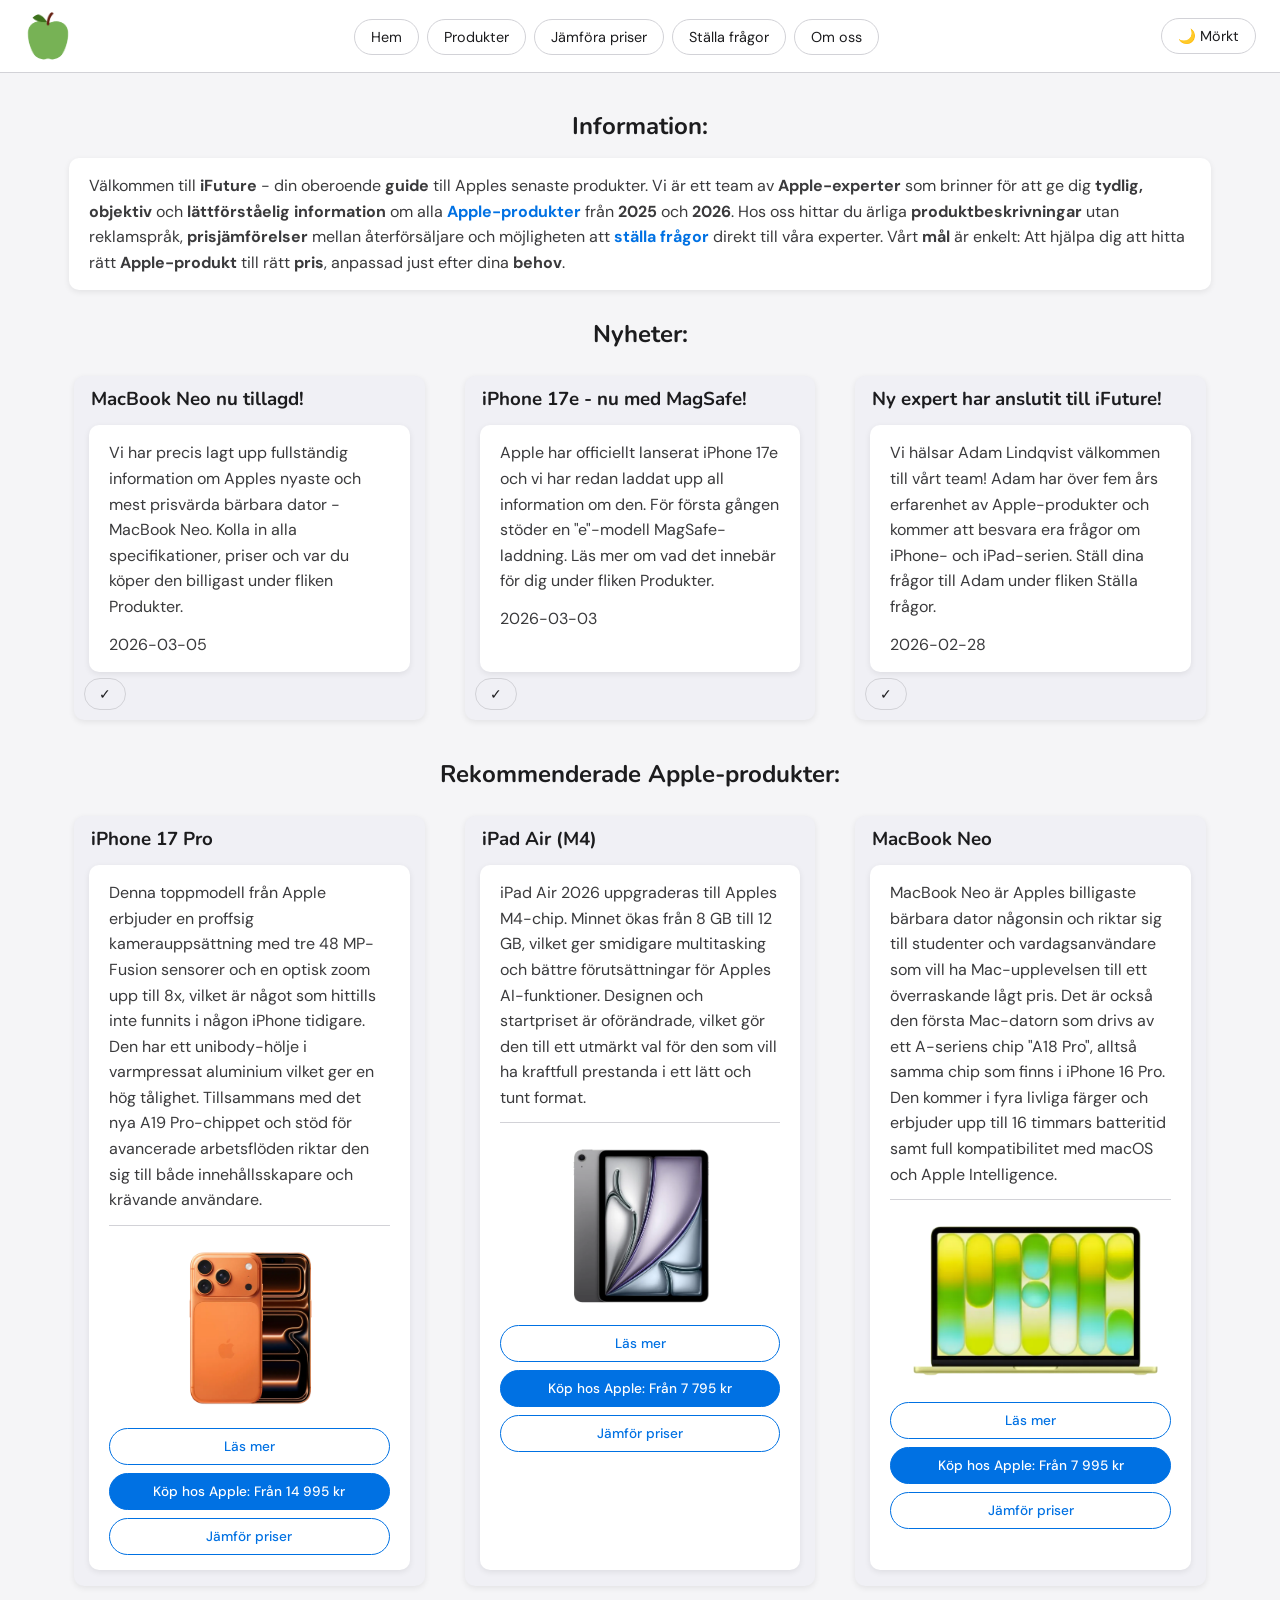
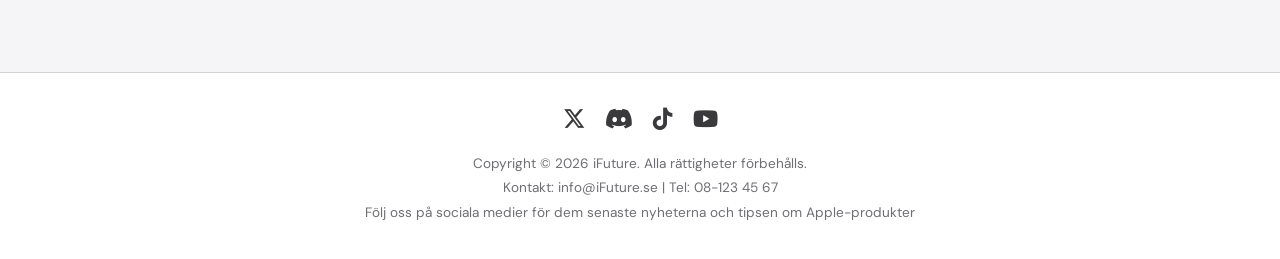
==== commit ed216198: "Update index.html" ====
--- a/index.html
+++ b/index.html
@@ -47,7 +47,7 @@
         </div>
     </header>
     <main>
-        <!-- INFORMATION OM iFUTURE -->
+        <!-- Informationssektion med en statisk välkomsttext som renderas vid sidladdning !-->
         <section class="info-section">
             <div class="title_2">
                 <h2>Information:</h2>
@@ -68,7 +68,7 @@
             </div>
         </section>
 
-        <!-- NYHETER -->
+        <!-- Nyhetssekion -->
         <section class="news-section">
             <div class="title_2">
                 <h2>Nyheter:</h2>
@@ -127,10 +127,10 @@
             </div>
         </section>
 
-        <!-- REKOMMENDERADE PRODUKTER -->
+        <!-- Sektion för rekommenderade produkter -->
         <section class="products-section">
             <div class="title_2">
-                <h2>Rekommenderade produkter:</h2>
+                <h2>Rekommenderade Apple-produkter:</h2>
             </div>
             <div class="products-row">
 
@@ -295,4 +295,4 @@
     <script src="js/script.js"></script>
 </body>
 
-</html>+</html>
--- a/css/style.css
+++ b/css/style.css
@@ -1,25 +1,24 @@
 /* ============================================================
-   iFuture – style.css
-   Webbutveckling 1 | Vecka 12: CSS grunddesign
+   iFuture - style.css
 
    TYPSNITT:
-   - 'Nunito'  – displaytypsnitt för rubriker (h1–h3)
-   - 'DM Sans' – brödtexttypsnitt för all övrig text
+   - 'Nunito'  - displaytypsnitt för rubriker (h1-h3)
+   - 'DM Sans' - brödtexttypsnitt för all övrig text
 
    FÄRGER (Apple.com-inspirerade):
-   - #f5f5f7  Ljusgrå      – bakgrundsfärg för body och main
-   - #ffffff  Vit           – kortbakgrunder, fakta-boxar och header
-   - #f0f0f5  Ljusgrå      – alternativ yta för produktkort
-   - #1c1c1e  Nästan svart  – primär textfärg
-   - #3a3a3c  Mörkgrå       – sekundär textfärg
-   - #6e6e73  Grå           – footer-text
-   - #d2d2d7  Ljusgrå       – kantlinjer och avdelare
-   - #0071e3  Apple-blå     – primärknapp och accentfärg
+   - #f5f5f7  Ljusgrå       - bakgrundsfärg för body och main
+   - #ffffff  Vit           - kortbakgrunder, fakta-boxar och header
+   - #f0f0f5  Ljusgrå       - alternativ yta för produktkort
+   - #1c1c1e  Nästan svart  - primär textfärg
+   - #3a3a3c  Mörkgrå       - sekundär textfärg
+   - #6e6e73  Grå           - footer-text
+   - #d2d2d7  Ljusgrå       - kantlinjer och avdelare
+   - #0071e3  Apple-blå     - primärknapp och interaktionsfärg
    ============================================================ */
 
 
 /* ------------------------------------------------------------
-   1. GRUNDSTILAR (Reset och Global)
+   1. Grundstilar (Reset och Global)
    ------------------------------------------------------------ */
 
 /* Nollställer alla element i alla webbläsare */
@@ -34,7 +33,7 @@
 
 /* Grundstil för hela webbsidan */
 body {
-    /* Ljusgrå bakgrundsfärg – Apples standardbakgrund */
+    /* Ljusgrå bakgrundsfärg - Apples standardbakgrund */
     background-color: #f5f5f7;
     /* Nästan svart textfärg */
     color: #1c1c1e;
@@ -60,7 +59,7 @@
     line-height: 1.6;
 }
 
-/* Listor – tar bort bullets globalt */
+/* Listor - tar bort bullets globalt */
 ul {
     /* Tar bort bullets på listor */
     list-style: none;
@@ -86,14 +85,14 @@
 
 
 /* ------------------------------------------------------------
-   2. HEADER
+   2. Header:
       En horisontell rad: logotyp till vänster,
       nav i mitten och mörkt-knapp till höger.
       Logotypen är klickbar och leder till startsidan.
       .name är dold via CSS men bevarad i HTML.
    ------------------------------------------------------------ */
 
-/* Header-container – en horisontell rad */
+/* Header-container - en horisontell rad */
 header {
     /* Vit bakgrundsfärg */
     background-color: #ffffff;
@@ -109,7 +108,7 @@
     padding: 12px 24px;
 }
 
-/* Logotypen – klickbar länk till startsidan */
+/* Logotypen - klickbar länk till startsidan */
 .logo {
     /* Tar bort länkstil */
     text-decoration: none;
@@ -131,7 +130,7 @@
     border-radius: 50%;
 }
 
-/* Döljer webbplatsnamnet "iFuture" – logotypen räcker */
+/* Döljer webbplatsnamnet "iFuture" - logotypen räcker */
 .name {
     /* Döljer elementet helt utan att ta bort det från HTML */
     display: none;
@@ -149,7 +148,7 @@
 .nav ul {
     /* Flexbox för horisontell rad */
     display: flex;
-    /* Radbrytning inaktiveras – alla knappar på samma rad */
+    /* Radbrytning inaktiveras - alla knappar på samma rad */
     flex-wrap: nowrap;
     /* Centrerar länkarna */
     justify-content: center;
@@ -157,7 +156,7 @@
     gap: 8px;
 }
 
-/* Enskilda navigationslänkar – Apple-stil pill-knappar */
+/* Enskilda navigationslänkar - Apple-stil pill-knappar */
 .nav a.button {
     /* Brödtexttypsnitt */
     font-family: 'DM Sans', Arial, Helvetica, sans-serif;
@@ -205,7 +204,7 @@
 
 
 /* ------------------------------------------------------------
-   3. MAIN – GEMENSAMMA SEKTIONSSTILAR
+   3. Main - Gemensamma sektionsstilar 
    ------------------------------------------------------------ */
 
 /* Huvudinnehållet på alla sidor */
@@ -334,13 +333,13 @@
     margin-top: 12px;
 }
 
-/* Länkar i faktaboxen i dark mode */
+/* Länkar i faktaboxen i mörkt läge */
 body.dark-mode .fact a {
     /* Ändrar färgen till ljusare blå för bättre kontrast */
     color: #4da3ff;
 }
 
-/* Fakta-box – informationstext på startsidan */
+/* Fakta-box - informationstext på startsidan */
 .fact {
     /* Brödtexttypsnitt */
     font-family: 'DM Sans', Arial, Helvetica, sans-serif;
@@ -370,7 +369,7 @@
     flex-wrap: wrap;
     /* Jämnar ut höjden på alla kort */
     align-items: stretch;
-    /* Maxbredd – tre kort à 360px + marginaler + gap = ca 1180px */
+    /* Maxbredd - tre kort à 360px + marginaler + gap = ca 1180px */
     max-width: 1180px;
     /* Centrerar raden i main */
     margin-left: auto;
@@ -378,17 +377,17 @@
     margin-right: auto;
 }
 
-/* Enskilt produkt- eller nyhetskort – tre per rad på desktop */
+/* Enskilt produkt- eller nyhetskort - tre per rad på desktop */
 .product-item {
     /* Flexbox för vertikal layout inuti kortet */
     display: flex;
     /* Staplar innehållet i kortet vertikalt */
     flex-direction: column;
-    /* Växer och krymper lika – grunden för tre per rad */
+    /* Växer och krymper lika - grunden för tre per rad */
     flex: 1 1 0;
-    /* Minsta bredd – under denna bryts till färre per rad */
+    /* Minsta bredd - under denna bryts till färre per rad */
     min-width: 280px;
-    /* Maxbredd – håller korten lagom breda */
+    /* Maxbredd - håller korten lagom breda */
     max-width: 360px;
     /* Yttre marginal runt boxarna */
     margin: 10px;
@@ -412,9 +411,9 @@
     margin-bottom: 8px;
 }
 
-/* Fakta-box inuti produktkortet – beskrivningstext */
+/* Fakta-box inuti produktkortet - beskrivningstext */
 .product-item .fact {
-    /* Tar tillgänglig höjd – fyller utrymmet i kortet */
+    /* Tar tillgänglig höjd - fyller utrymmet i kortet */
     flex: 1;
     /* Avstånd nedanför fakta-boxen till nästa box */
     margin-bottom: 6px;
@@ -430,7 +429,7 @@
 
 
 /* ------------------------------------------------------------
-   4. PRODUKTKORT – BILD OCH KNAPPAR
+   4. Produktkort - Bild och knappar:
       Bild på egen rad, knappar staplade under.
       Allt inuti .fact-boxen så det hålls ihop.
    ------------------------------------------------------------ */
@@ -451,7 +450,7 @@
     padding-top: 12px;
 }
 
-/* Produktbild – tar full bredd inuti boxen */
+/* Produktbild - tar full bredd inuti boxen */
 .product-bottom img {
     /* Full bredd */
     width: 100%;
@@ -527,9 +526,9 @@
 
 
 /* ------------------------------------------------------------
-   5. KNAPPAR – APPLE-STIL
+   5. Knappar - Apple-stil:
       Pill-form, sekundärknapp (outline) och
-      primärknapp (fylld blå för Köp hos Apple).
+      primärknapp (fylld blå för "Köp hos Apple").
    ------------------------------------------------------------ */
 
 /* Gemensam bas för alla knappar med klassen .btn */
@@ -560,7 +559,7 @@
     border: 1px solid #0071e3;
 }
 
-/* Primärknapp – "Köp hos Apple" identifieras via target="_blank" */
+/* Primärknapp - "Köp hos Apple" identifieras via target="_blank" */
 .btn[target="_blank"] {
     /* Fylld Apple-blå bakgrundsfärg */
     background-color: #0071e3;
@@ -594,7 +593,7 @@
 
 
 /* ------------------------------------------------------------
-   6. index.html – STARTSIDAN
+   6. index.html - Startsidan
    ------------------------------------------------------------ */
 
 /* Informationssektionen */
@@ -617,7 +616,7 @@
 
 
 /* ------------------------------------------------------------
-   7. products.html – PRODUKTSIDAN
+   7. products.html - Produktsidan
    ------------------------------------------------------------ */
 
 /* Container för sökfältet */
@@ -654,8 +653,8 @@
 
 
 /* ------------------------------------------------------------
-   8. price_matching.html – JÄMFÖRA PRISER-SIDAN
-      Innehåll implementeras i vecka 17 med JavaScript.
+   8. price_matching.html - Jämför priser-sidan:
+      Innehåll implementeras med JavaScript.
    ------------------------------------------------------------ */
 
 /* Container för sektionen */
@@ -663,17 +662,6 @@
     /* Avstånd nedanför sektionen */
     margin-bottom: 28px;
 }
-
-/* ============================================================
-   TILLÄGG TILL style.css – Sektion 8: price_matching.html
-   Klistra in detta block under den befintliga kommentaren
-   "8. price_matching.html – JÄMFÖRA PRISER-SIDAN"
-   ============================================================ */
-
-
-/* ------------------------------------------------------------
-   8. price_matching.html – JÄMFÖRA PRISER-SIDAN
-   ------------------------------------------------------------ */
 
 /* Container för sektionen */
 .price_matching-section {
@@ -738,7 +726,7 @@
 .pm-search-input {
     /* Tar upp allt tillgängligt utrymme */
     flex: 1;
-    /* Tar bort kantlinjen – wrappern har kantlinjen */
+    /* Tar bort kantlinjen - wrappern har kantlinjen */
     border: none;
     /* Genomskinlig bakgrund */
     background-color: transparent;
@@ -750,7 +738,7 @@
     font-size: 0.95rem;
     /* Nästan svart textfärg */
     color: #1c1c1e;
-    /* Tar bort fokusring – wrappern hanterar det */
+    /* Tar bort fokusring - wrappern hanterar det */
     outline: none;
     /* Pill-form på vänster sida */
     border-radius: 980px 0 0 980px;
@@ -859,7 +847,7 @@
 
 
 /* ------------------------------------------------------------
-   LADDNINGSINDIKATOR
+   Laddningsindikatorn
    ------------------------------------------------------------ */
 
 /* Laddningsindikatorns container */
@@ -918,7 +906,7 @@
 
 
 /* ------------------------------------------------------------
-   FELMEDDELANDE
+   Felmeddelande
    ------------------------------------------------------------ */
 
 /* Felmeddelande-container */
@@ -952,7 +940,7 @@
 
 
 /* ------------------------------------------------------------
-   RESULTATSEKTIONEN – RUBRIK OCH META
+   Resultatsektionen - Produktrubrik och kortfattad tilläggsinformation 
    ------------------------------------------------------------ */
 
 /* Resultat-container */
@@ -969,8 +957,10 @@
     margin-bottom: 20px;
 }
 
-/* Produktrubrik i resultatsektion */
-.pm-result-header h3 {
+/* Produktrubrik i resultatsektion - används av div#pm-product-name
+   som ersätter h3-taggen för att undvika validatorvarning om tom rubrik.
+   Ger samma visuella stil som h3 hade */
+.pm-result-header .pm-product-title {
     /* Displaytypsnitt */
     font-family: 'Nunito', Arial, Helvetica, sans-serif;
     /* Textstorlek */
@@ -993,7 +983,7 @@
 
 
 /* ------------------------------------------------------------
-   PRISTABELL
+   Pristabell
    ------------------------------------------------------------ */
 
 /* Wrapper för att möjliggöra horisontell scroll på liten skärm */
@@ -1078,7 +1068,7 @@
     transition: background-color 0.15s;
 }
 
-/* Billigaste raden – framhävd med guld-bakgrund */
+/* Billigaste raden - framhävd med guld-bakgrund */
 .pm-row--cheapest {
     /* Ljusgul bakgrundsfärg */
     background-color: #fffbeb !important;
@@ -1118,7 +1108,7 @@
 
 /* Länkknapp till butiken */
 .pm-store-link {
-    /* Tar bort block-displayen – tabellcellen hanterar layouten */
+    /* Tar bort block-displayen - tabellcellen hanterar layouten */
     display: inline-flex;
     /* Centrerar ikon och text */
     align-items: center;
@@ -1132,7 +1122,7 @@
 
 
 /* ------------------------------------------------------------
-   LAGERSTATUS-BADGE
+   Lagerstatus-badge
    ------------------------------------------------------------ */
 
 /* Gemensam bas för lagerstatus-badge */
@@ -1173,7 +1163,7 @@
 
 
 /* ------------------------------------------------------------
-   ANSVARSFRISKRIVNING UNDER TABELLEN
+   Ansvarsfirskrivning under tabellen 
    ------------------------------------------------------------ */
 
 /* Ansvarsfriskrivning */
@@ -1190,7 +1180,7 @@
 
 
 /* ------------------------------------------------------------
-   HJÄLPKLASS: visuellt dold men läsbar av skärmläsare
+   Hjälpklass: Visuellt dold men läsbar av skärmläsare
    ------------------------------------------------------------ */
 
 /* Döljer text visuellt men behåller den för skärmläsare */
@@ -1208,7 +1198,7 @@
     /* Döljer innehåll som flödar utanför */
     overflow: hidden;
     /* Beskär innehållet */
-    clip: rect(0, 0, 0, 0);
+    clip-path: inset(50%);
     /* Förhindrar radbrytning */
     white-space: nowrap;
     /* Tar bort elementet ur layoutflödet */
@@ -1217,7 +1207,7 @@
 
 
 /* ------------------------------------------------------------
-   DARK MODE – prisjämförelsewebbsidan
+   Mörk läge - Prisjämförelsewebbsidan
    ------------------------------------------------------------ */
 
 /* Sökfält-wrapper i mörkt läge */
@@ -1307,8 +1297,8 @@
     color: #f5f5f7;
 }
 
-/* Produktrubrik i mörkt läge */
-body.dark-mode .pm-result-header h3 {
+/* Produktrubrik-div i mörkt läge */
+body.dark-mode .pm-result-header .pm-product-title {
     /* Ljus textfärg */
     color: #f5f5f7;
 }
@@ -1328,8 +1318,7 @@
 }
 
 /* ------------------------------------------------------------
-   9. questions.html – STÄLLA FRÅGOR-SIDAN
-      Formuläret byggs och stilas i vecka 16.
+   9. questions.html - Ställa frågor-sidan
    ------------------------------------------------------------ */
 
 /* Huvudrubrik ovanför formuläret */
@@ -1404,7 +1393,7 @@
     color: #1c1c1e;
 }
 
-/* Kön-sektionen inuti ett fält – tar bort dubbel kantlinje */
+/* Kön-sektionen inuti ett fält - tar bort dubbel kantlinje */
 .radio-fieldset {
     /* Tar bort standardkantlinjen på fieldset */
     border: none;
@@ -1805,7 +1794,7 @@
 
 
 /* ------------------------------------------------------------
-   MÖRKT LÄGE – Formulär
+   Mörkt läge - Formulär
    ------------------------------------------------------------ */
 
 /* Yttre rutan i mörkt läge */
@@ -1889,7 +1878,7 @@
 }
 
 /* ------------------------------------------------------------
-   10. about_us.html – OM OSS-SIDAN
+   10. about_us.html - Om oss-sidan
    ------------------------------------------------------------ */
 
 /* Sektionen med teambilden */
@@ -1951,15 +1940,15 @@
 }
 
 /* ------------------------------------------------------------
-   11. FOOTER
-       Vit bakgrund – samma som headern.
+   11. Footer:
+       Vit bakgrund, samma som headern.
    ------------------------------------------------------------ */
 
 /* Sidfot */
 footer {
     /* Brödtexttypsnitt */
     font-family: 'DM Sans', Arial, Helvetica, sans-serif;
-    /* Vit bakgrundsfärg – matchar headern */
+    /* Vit bakgrundsfärg - matchar headern */
     background-color: #ffffff;
     /* Subtil grå linje längst upp */
     border-top: 1px solid #d2d2d7;
@@ -2046,7 +2035,7 @@
 }
 
 /* ============================================================
-   12. MÖRKT LÄGE – FÖRBERETT FÖR JAVASCRIPT (VECKA 17)
+   12. Mörkt läge:
        JavaScript lägger till klassen .dark-mode på <body>.
    ============================================================ */
 
@@ -2126,14 +2115,12 @@
     border-color: #2997ff;
 }
 
-/* Primärknapp i mörkt läge – behåller sin blå fyllning */
+/* Primärknapp i mörkt läge - behåller sin blå fyllning */
 body.dark-mode .btn[target="_blank"] {
     /* Apple-blå bakgrund bevaras */
     background-color: #0071e3;
     /* Vit textfärg bevaras */
     color: #ffffff;
-    /* Kantlinje matchar bakgrunden */
-    border-color: #0071e3;
 }
 
 /* Emoji-knapp i mörkt läge */
@@ -2175,10 +2162,10 @@
 }
 
 /* ------------------------------------------------------------
-   HAMBURGERMENY – grundstilar (dold på desktop)
+   Hamburgermeny - Grundstilar (dold på desktop och surfplatta)
    ------------------------------------------------------------ */
 
-/* Hamburgerknappen – dold på desktop, visas på mobil */
+/* Hamburgerknappen - dold på desktop, visas på mobil */
 .hamburger {
     /* Döljer hamburgaren på desktop */
     display: none;
@@ -2218,11 +2205,86 @@
     background-color: #f5f5f7;
 }
 
+/* Skicka-knappen i mörkt läge */
+body.dark-mode .btn-submit {
+    /* Vit textfärg för bättre kontrast mot blå bakgrund */
+    color: #ffffff;
+    /* Något ljusare blå för bättre synlighet i mörkt läge */
+    background-color: #2997ff;
+}
+
 /* ============================================================
-   13. RESPONSIV DESIGN – MEDIA QUERIES
-       Tre brytpunkter: 1366px (desktop), 768px (surfplatta),
+   13. Responsiv design - Media Queries: 
+       Tre brytpunkter: 1366px (desktop), 768px (surfplatta) och
        375px (mobil)
    ============================================================ */
+
+/* ------------------------------------------------------------
+   Hamburgermeny: 900px och mindre aktiverar hamburgermenyn när nav-knapparna inte får plats
+   ------------------------------------------------------------ */
+
+@media (max-width: 900px) {
+
+    /* Headern tillåter radbrytning och därav faller nav ner på en egen rad */
+    header {
+        /* Tillåter radbrytning */
+        flex-wrap: wrap;
+    }
+
+    /* Hamburgerknappen visas och placeras längst upp till höger */
+    .hamburger {
+        /* Visar hamburgaren som en flexrad */
+        display: flex;
+        /* Placerar hamburgaren längst till höger */
+        order: 3;
+    }
+
+    /* Logotypen tar upp mellanrummet och flyttar knapparna till höger */
+    .logo {
+        /* Tar upp allt tillgängligt utrymme */
+        flex: 1;
+    }
+
+    /* Nav döljs och öppnas med JavaScript */
+    .nav {
+        /* Placerar nav sist, i syfte att den ska falla ner på sin egna rad */
+        order: 4;
+        /* Tar full bredd, i syfte att den ska hamna på sin egna rad */
+        width: 100%;
+        /* Döljs tills JavaScript lägger till .nav-open */
+        display: none;
+        /* Avstånd ovanför nav-menyn */
+        margin-top: 12px;
+    }
+
+    /* Nav-menyn visas när JavaScript lägger till klassen */
+    .nav.nav-open {
+        /* Visar nav-menyn */
+        display: block;
+    }
+
+    /* Nav-länkarna staplas vertikalt */
+    .nav ul {
+        /* Staplar länkarna vertikalt */
+        flex-direction: column;
+        /* Sträcker länkarna till full bredd */
+        align-items: stretch;
+        /* Avstånd mellan länkarna */
+        gap: 6px;
+    }
+
+    /* Enskilda nav-länkar */
+    .nav a.button {
+        /* Gör länken till ett blockelement */
+        display: block;
+        /* Centrerar texten */
+        text-align: center;
+        /* Textstorlek */
+        font-size: 0.95rem;
+        /* Inre utfyllnad */
+        padding: 10px 16px;
+    }
+}
 
 /* ------------------------------------------------------------
    Surfplatta: 768px och mindre
@@ -2408,7 +2470,7 @@
         justify-content: center;
     }
 
-    /* Produktkorten tar full bredd – ett kort per rad */
+    /* Produktkorten tar full bredd - ett kort per rad */
     .product-item {
         /* Ett kort per rad på mobil */
         flex: 1 1 100%;
@@ -2513,4 +2575,4 @@
     .pm-description p {
         text-align: center;
     }
-}+}
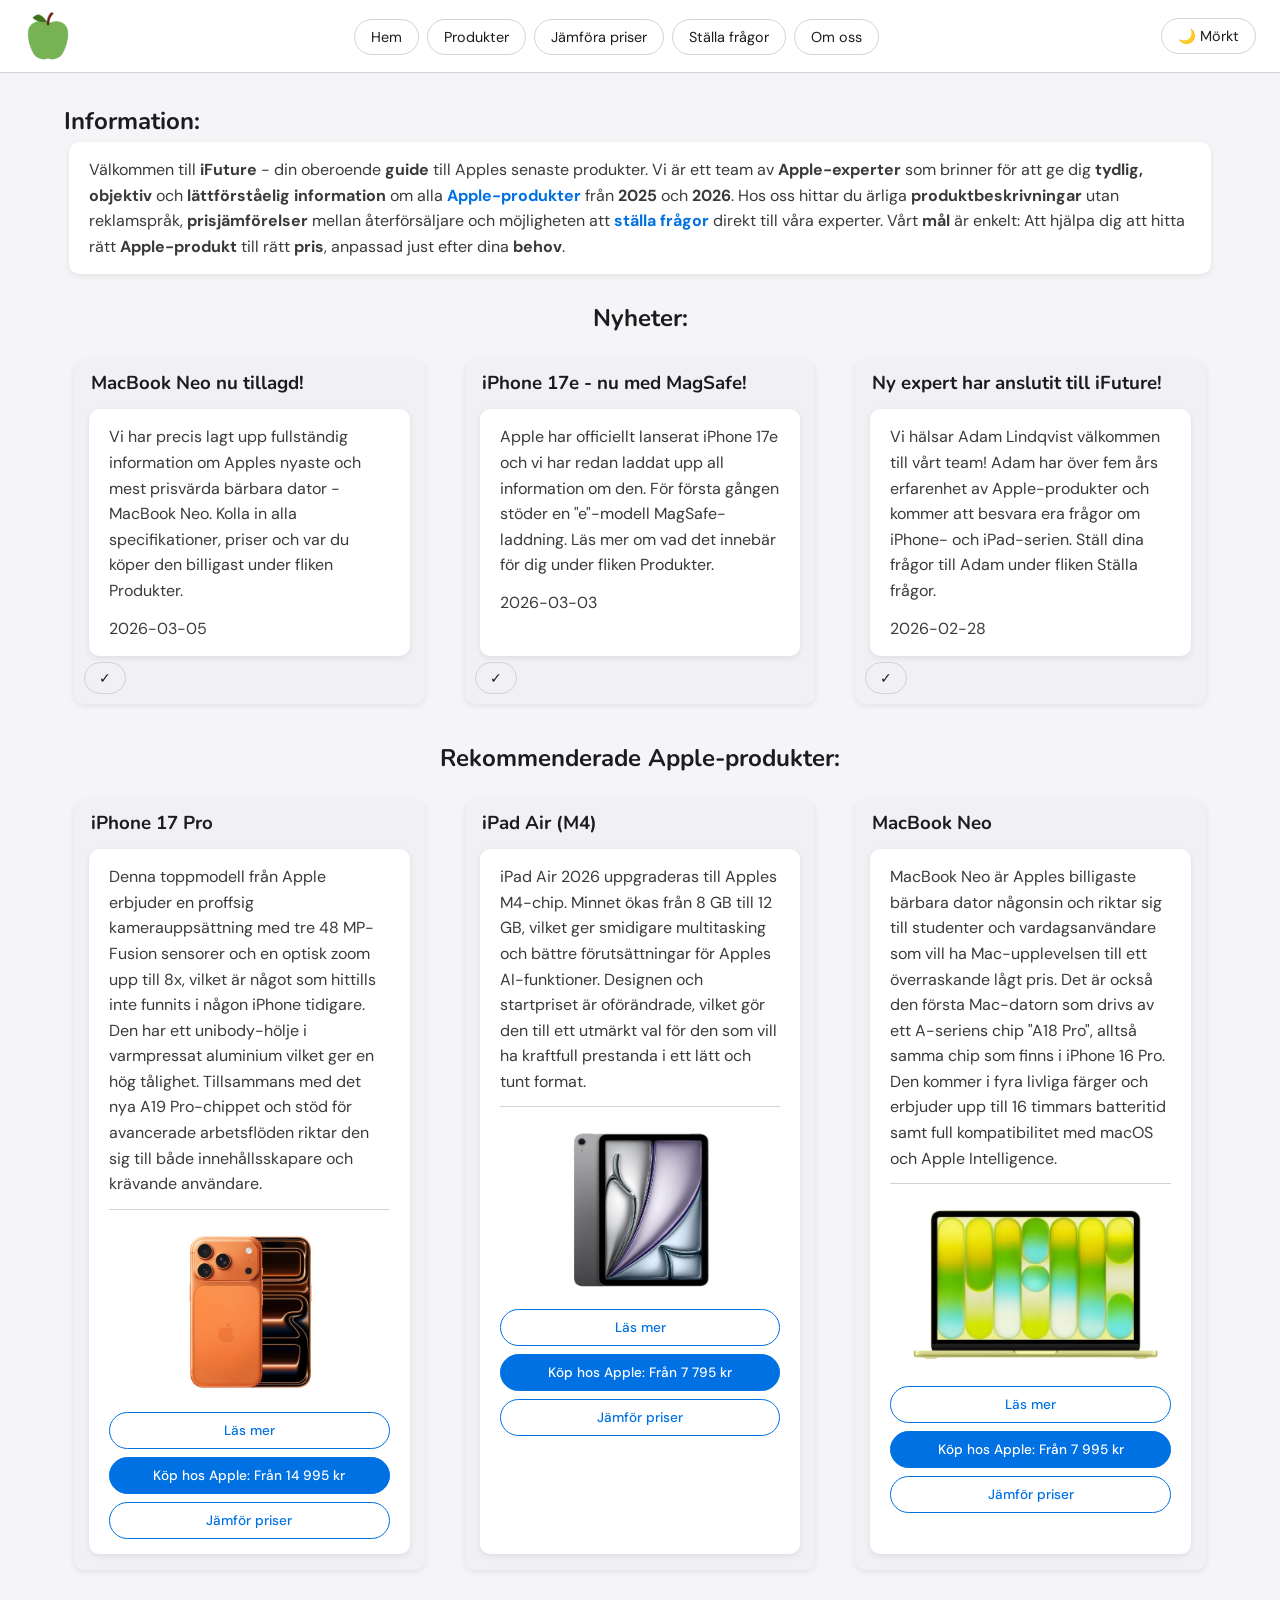
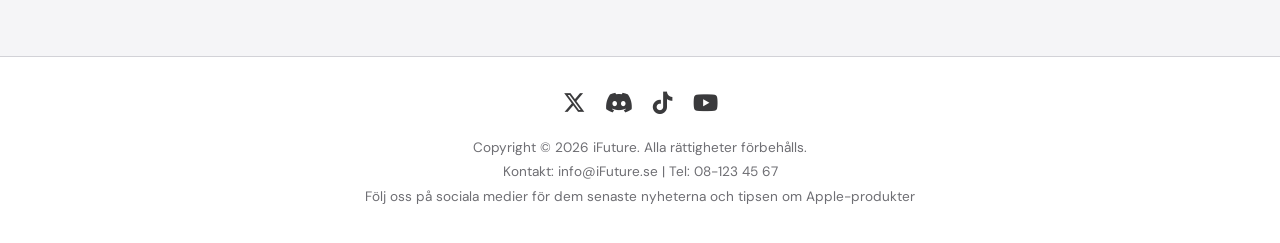
==== commit 132aba8d: "Update index.html" ====
--- a/index.html
+++ b/index.html
@@ -50,7 +50,7 @@
         <!-- Informationssektion med en statisk välkomsttext som renderas vid sidladdning !-->
         <section class="info-section">
             <div class="title_2">
-                <h2>Information:</h2>
+                <h1>Information:</h1>
             </div>
             <div class="fact">
                 <p>Välkommen till <strong>iFuture</strong> - din oberoende <strong>guide</strong> till Apples senaste
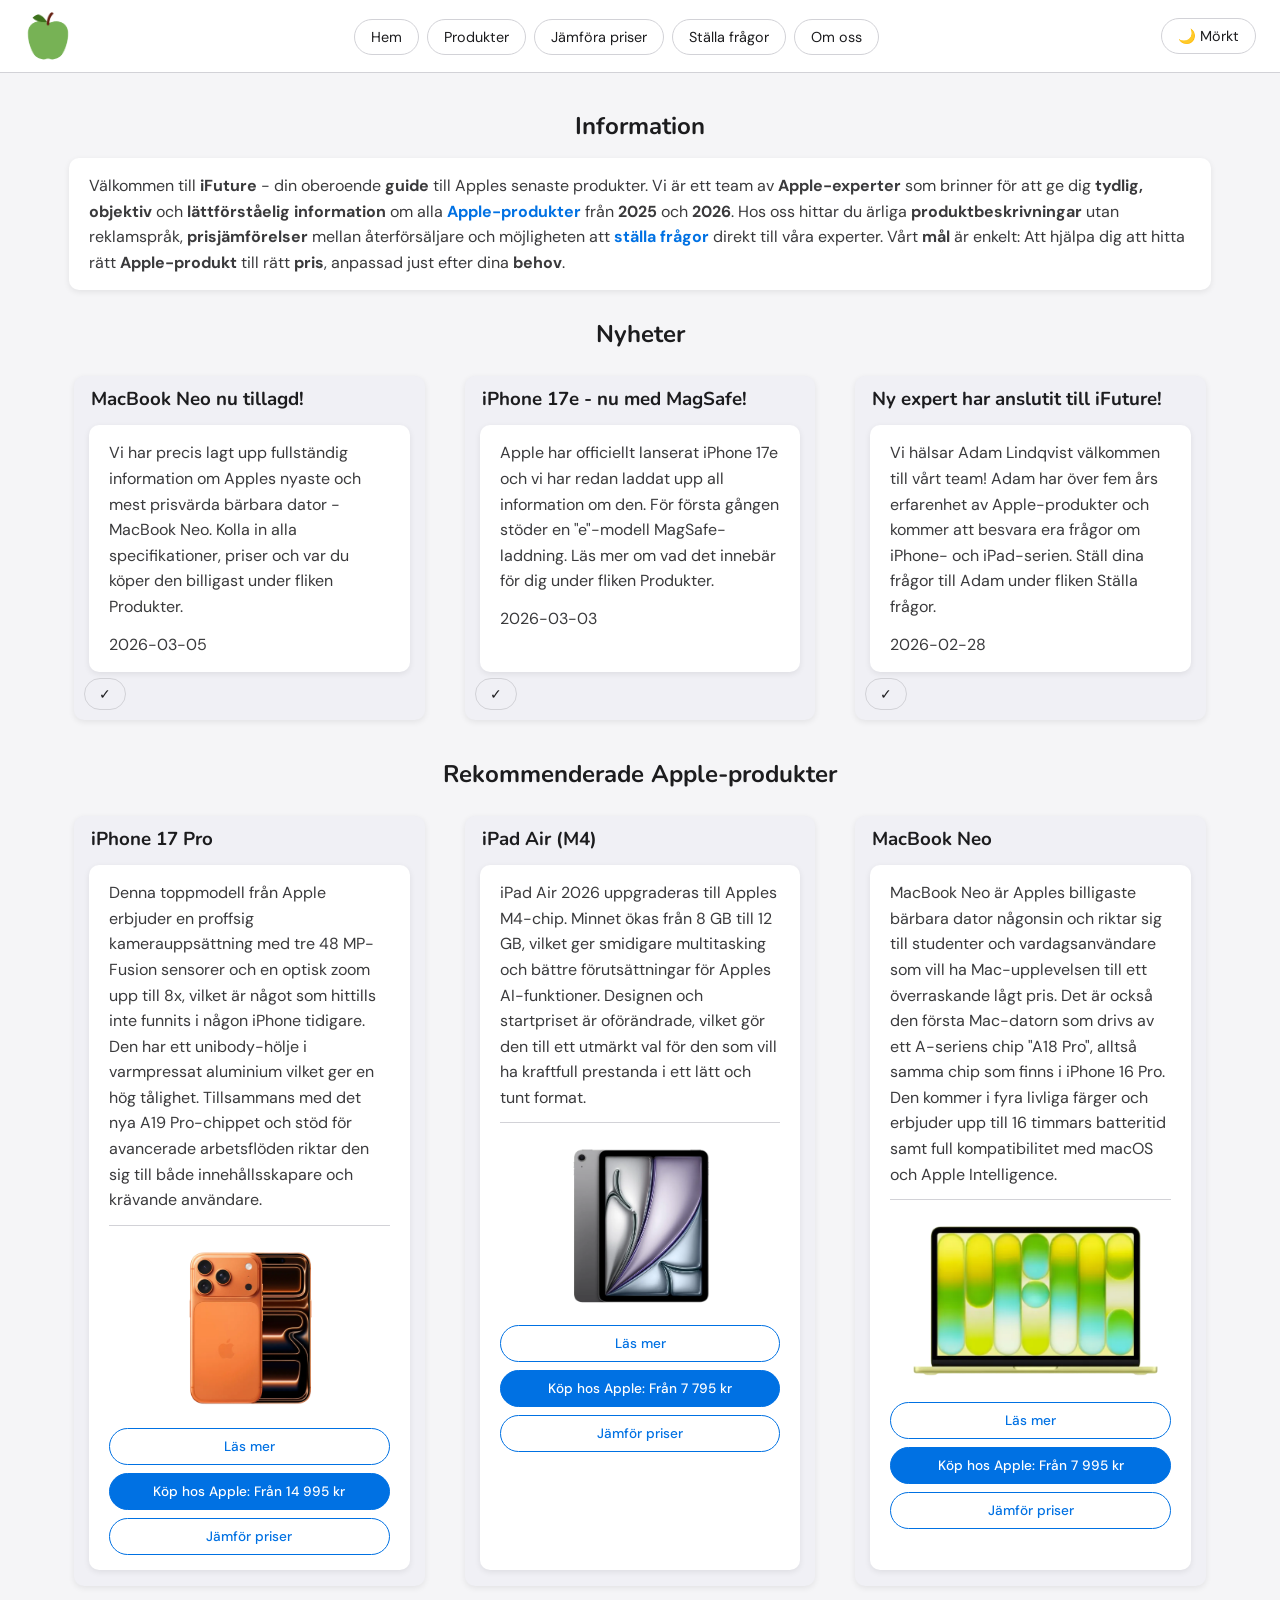
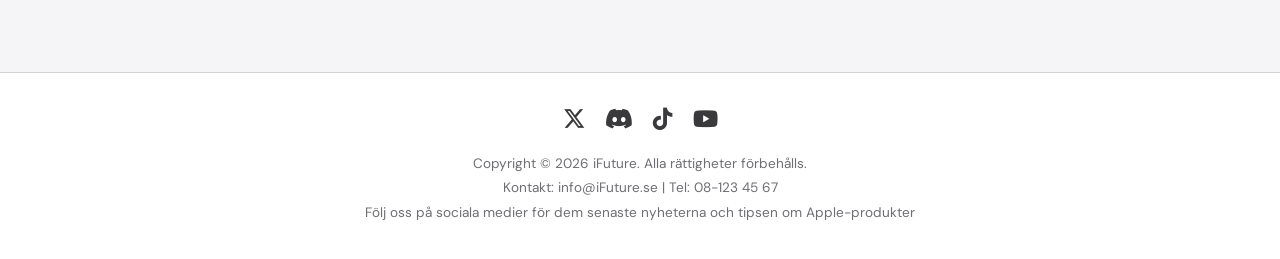
==== commit 5f4bb3df: "Update index.html" ====
--- a/index.html
+++ b/index.html
@@ -50,7 +50,7 @@
         <!-- Informationssektion med en statisk välkomsttext som renderas vid sidladdning !-->
         <section class="info-section">
             <div class="title_2">
-                <h1>Information:</h1>
+                <h1>Information</h1>
             </div>
             <div class="fact">
                 <p>Välkommen till <strong>iFuture</strong> - din oberoende <strong>guide</strong> till Apples senaste
@@ -71,7 +71,7 @@
         <!-- Nyhetssekion -->
         <section class="news-section">
             <div class="title_2">
-                <h2>Nyheter:</h2>
+                <h2>Nyheter</h2>
             </div>
             <div class="products-row">
 
@@ -130,7 +130,7 @@
         <!-- Sektion för rekommenderade produkter -->
         <section class="products-section">
             <div class="title_2">
-                <h2>Rekommenderade Apple-produkter:</h2>
+                <h2>Rekommenderade Apple-produkter</h2>
             </div>
             <div class="products-row">
 
--- a/css/style.css
+++ b/css/style.css
@@ -217,7 +217,8 @@
     padding: 32px 24px 48px;
 }
 
-/* Sektionsrubrik (h2) */
+/* Sektionsrubrik (h1 och h2) */
+.title_2 h1,
 .title_2 h2 {
     /* Displaytypsnitt */
     font-family: 'Nunito', Arial, Helvetica, sans-serif;
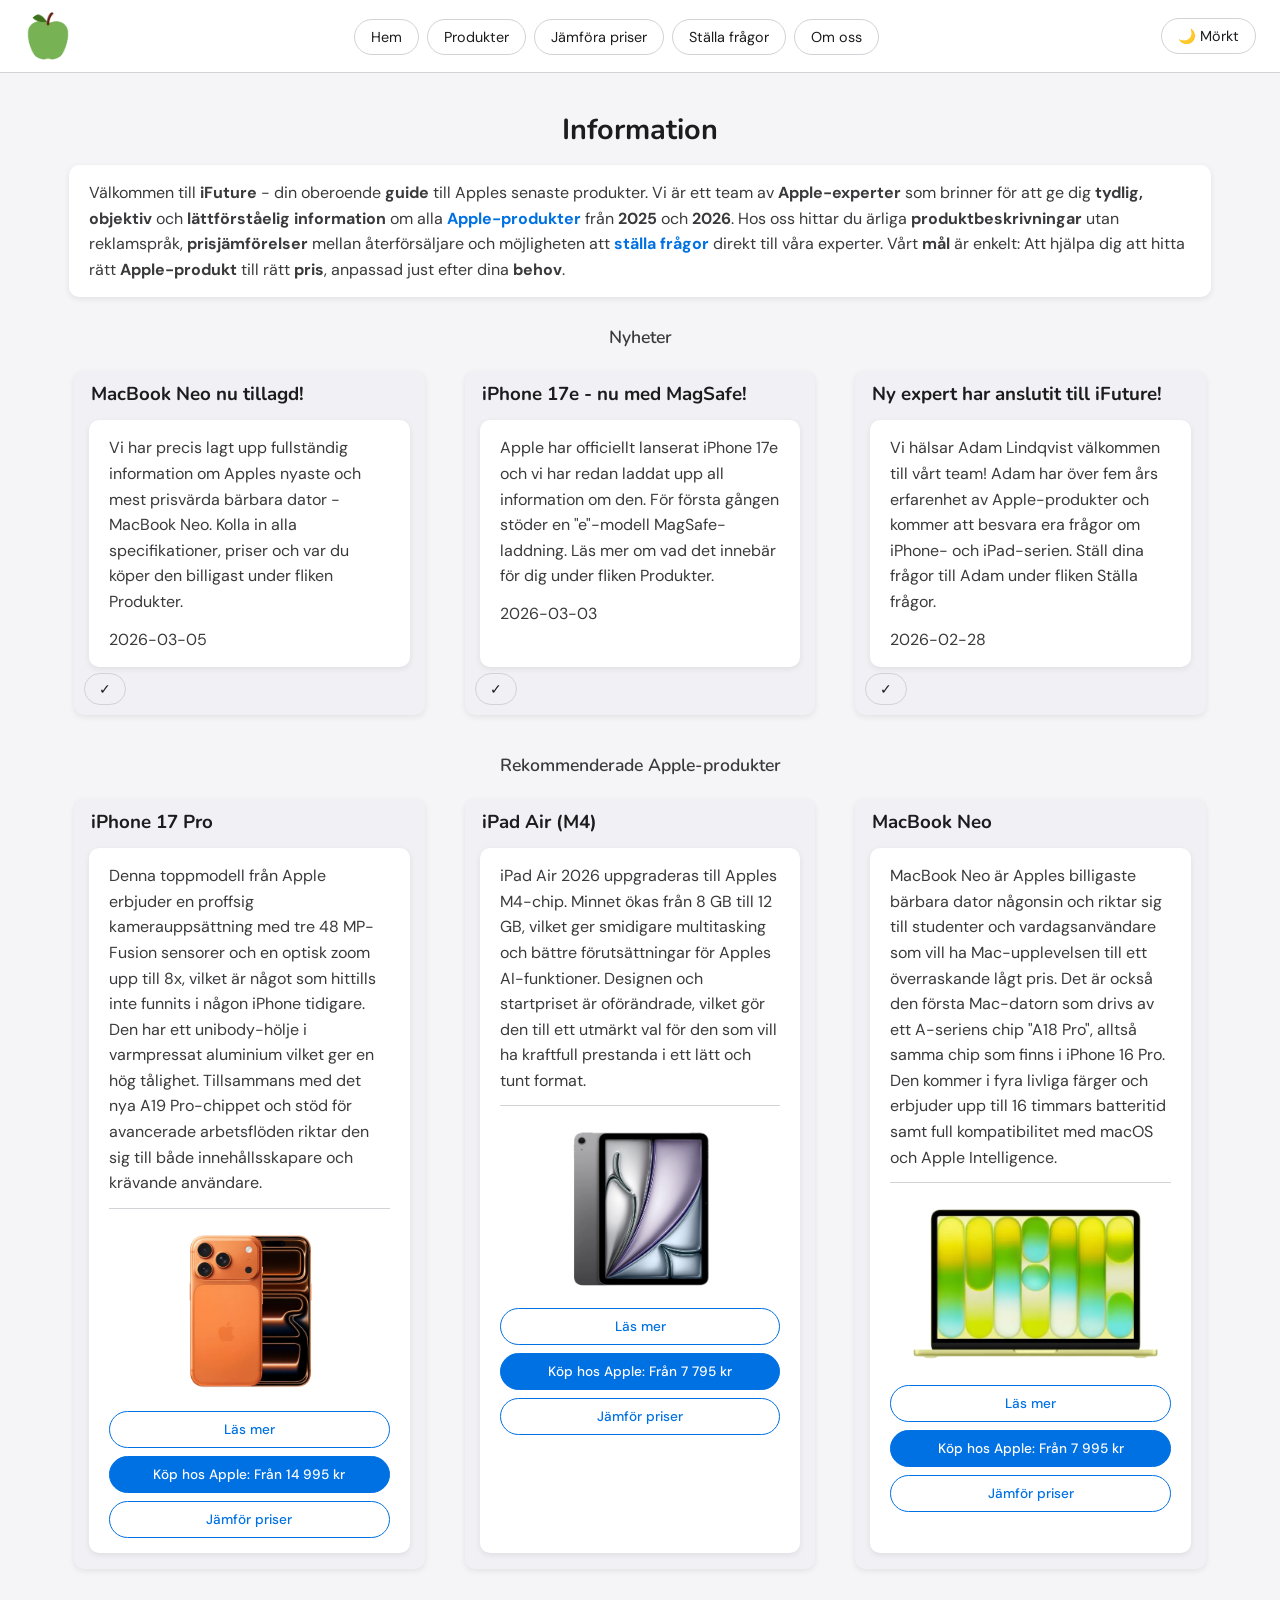
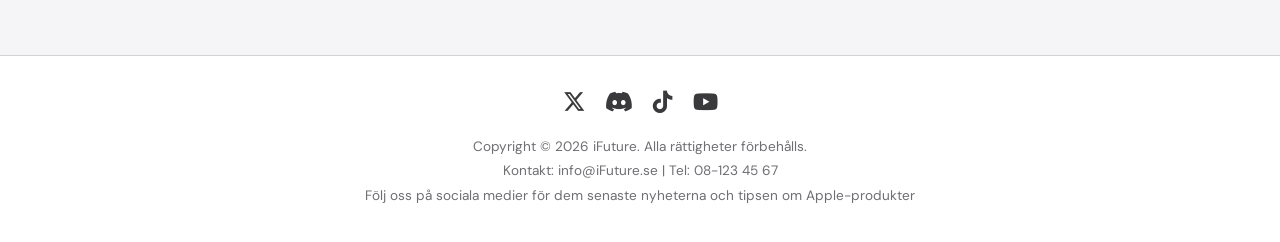
==== commit f094da0f: "Update index.html" ====
--- a/css/style.css
+++ b/css/style.css
@@ -236,7 +236,14 @@
     margin-bottom: 16px;
 }
 
-/* Underrubrik för produktkategorier (h3 i .title_2) */
+/* h1 är något större än h2 för tydlig hierarki */
+.title_2 h1 {
+    /* Något större textstorlek än h2 */
+    font-size: 1.8rem;
+}
+
+/* Underrubrik för produktkategorier (h2 och h3 i .title_2) */
+.title_2 h2,
 .title_2 h3 {
     /* Displaytypsnitt */
     font-family: 'Nunito', Arial, Helvetica, sans-serif;
@@ -1722,7 +1729,7 @@
 }
 
 /* Rubrik i bekräftelseskärmen */
-#question-result h3 {
+#question-result h2 {
     /* Större textstorlek för rubriken */
     font-size: 1.6rem;
     /* Avstånd nedanför rubriken */
